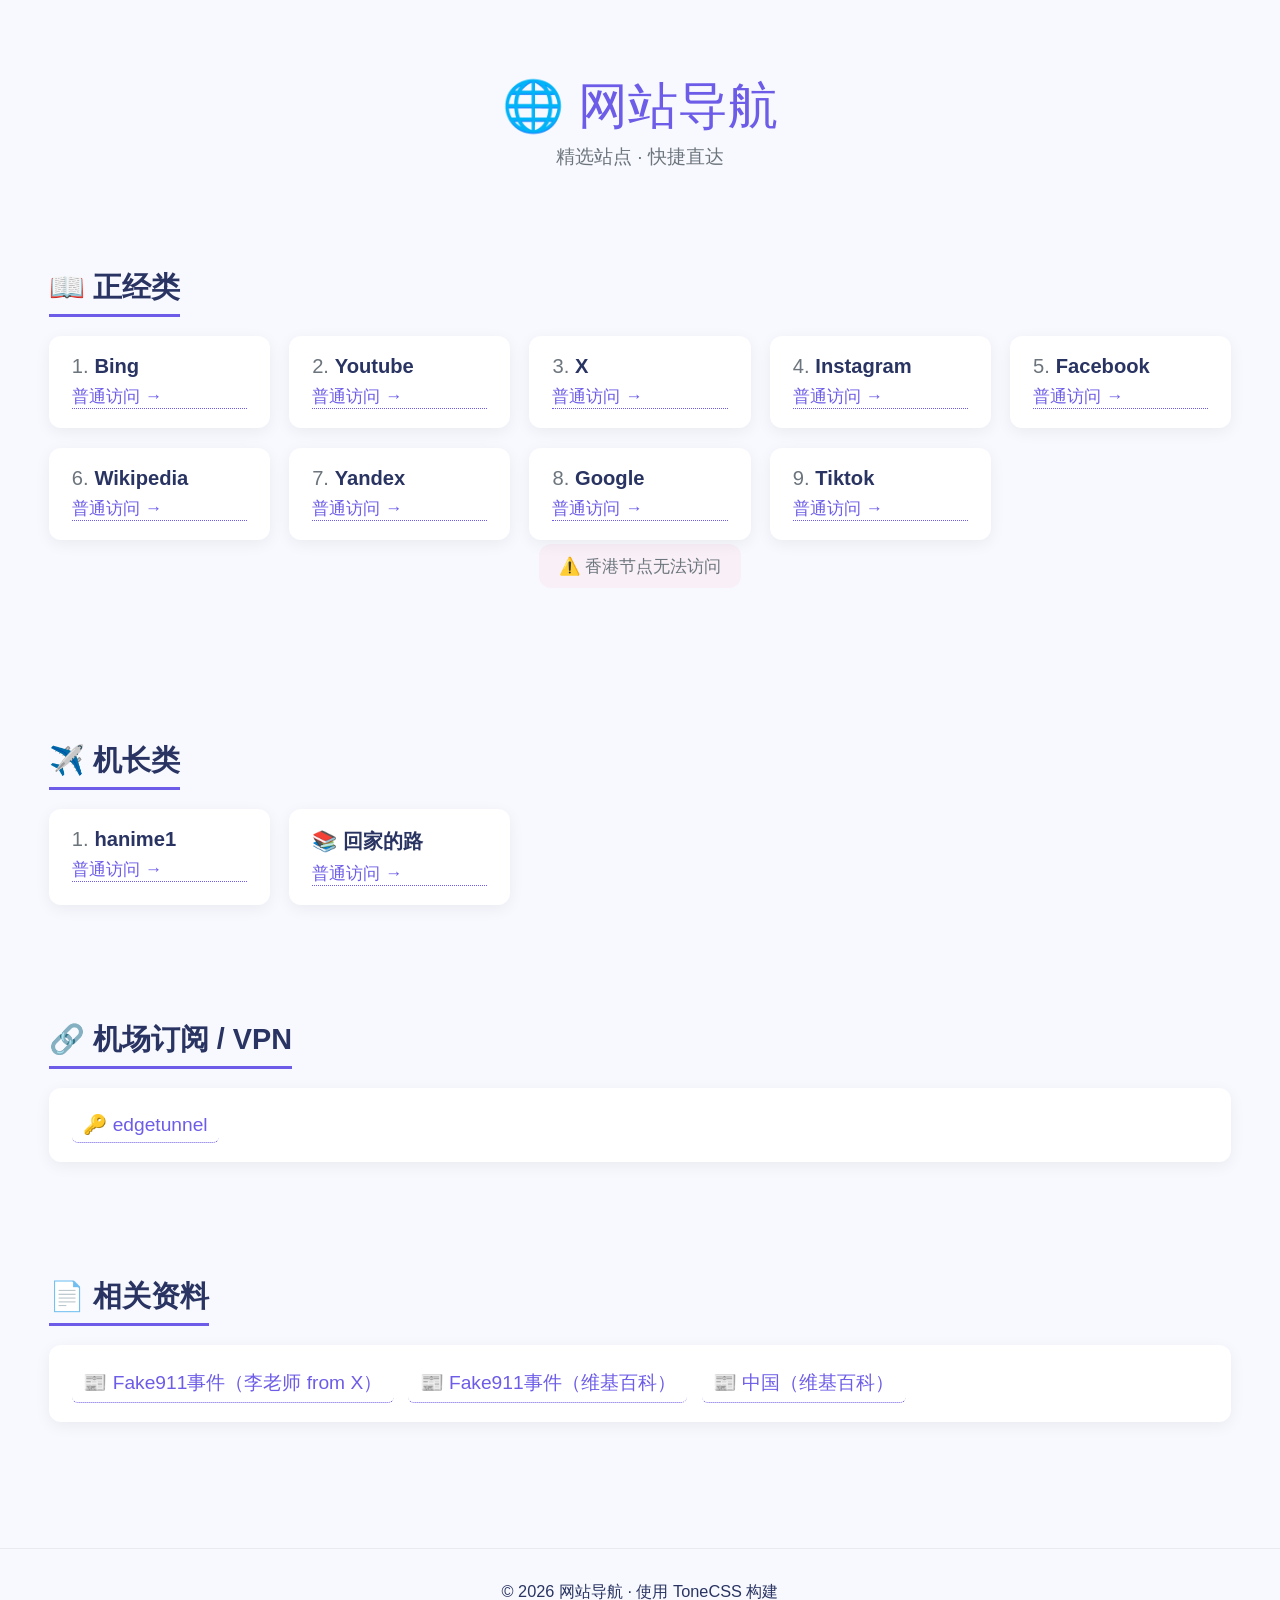
==== index.html @ 9f0f43fa "2026/07/05 周日" ====
<!DOCTYPE html>
<html lang="zh-CN">
<head>
  <meta charset="UTF-8">
  <meta name="viewport" content="width=device-width, initial-scale=1.0">
  <link rel="icon" href="https://free.picui.cn/free/2026/02/28/69a2640068eda.ico" type="image/x-icon">
  <title>网站导航</title>
  <link rel="stylesheet" href="css/tone.css">
  <style>
    :root {
      --tone-color-primary: #6C5CE7;
      --tone-color-secondary: #2D3436;
      --tone-color-accent: #FD79A8;
      --tone-color-link: #6C5CE7;
      --tone-color-link-hover: #5A4BD1;
      --tone-bg: #f8f9fe;
      --tone-bg-alt: #ffffff;
      --tone-border-radius: 12px;
    }
    body {
      min-height: 100vh;
      display: flex;
      flex-direction: column;
      align-items: center;
    }
    header {
      text-align: center;
      padding: 3rem 1.5rem 1rem;
      width: 100%;
      max-width: 800px;
    }
    header h1 {
      font-size: 2.6rem;
      margin-bottom: 0.3rem;
    }
    header .subtitle {
      color: var(--tone-text-muted-color);
      font-size: 1rem;
    }
    main {
      width: 100%;
      max-width: 800px;
      padding: 0 1.5rem 2rem;
    }
    .category {
      margin-bottom: 2.5rem;
    }
    .category h2 {
      font-size: 1.5rem;
      margin-bottom: 1rem;
      padding-bottom: 0.5rem;
      border-bottom: 3px solid var(--tone-color-primary);
      display: inline-block;
    }
    .card-grid {
      display: grid;
      grid-template-columns: repeat(auto-fill, minmax(200px, 1fr));
      gap: 1rem;
    }
    .link-card {
      background: var(--tone-bg-alt);
      border-radius: var(--tone-border-radius);
      padding: 1rem 1.2rem;
      box-shadow: 0 4px 16px rgba(0,0,0,0.06);
      transition: transform 0.2s ease, box-shadow 0.2s ease;
      display: flex;
      flex-direction: column;
    }
    .link-card:hover {
      transform: translateY(-4px);
      box-shadow: 0 8px 28px rgba(0,0,0,0.10);
    }
    .link-card .site-name {
      font-weight: 600;
      font-size: 1.05rem;
      margin-bottom: 0.3rem;
    }
    .link-card .site-name .num {
      color: var(--tone-text-muted-color);
      font-weight: 400;
      margin-right: 0.3rem;
    }
    .link-card a {
      font-size: 0.9rem;
      color: var(--tone-color-link);
      text-decoration: none;
    }
    .link-card a:hover {
      color: var(--tone-color-link-hover);
      text-decoration: underline;
    }
    .note {
      text-align: center;
      color: var(--tone-text-muted-color);
      font-size: 0.9rem;
      margin-top: -1rem;
      margin-bottom: 2rem;
      padding: 0.5rem 1rem;
      background: rgba(253, 121, 168, 0.08);
      border-radius: var(--tone-border-radius);
      display: inline-block;
    }
    .links-row {
      display: flex;
      flex-wrap: wrap;
      gap: 0.75rem;
      background: var(--tone-bg-alt);
      border-radius: var(--tone-border-radius);
      padding: 1rem 1.2rem;
      box-shadow: 0 4px 16px rgba(0,0,0,0.06);
    }
    .links-row a {
      color: var(--tone-color-link);
      text-decoration: none;
      padding: 0.3rem 0.6rem;
      border-radius: 6px;
      transition: background 0.2s;
    }
    .links-row a:hover {
      background: rgba(108,92,231,0.08);
      text-decoration: underline;
    }
    footer {
      text-align: center;
      padding: 1.5rem;
      color: var(--tone-text-muted-color);
      font-size: 0.85rem;
      border-top: var(--tone-border);
      width: 100%;
      margin-top: 1rem;
    }
    @media (max-width: 500px) {
      header h1 { font-size: 2rem; }
      .card-grid { grid-template-columns: 1fr; }
    }
  </style>
</head>
<body>
  <header>
    <h1>🌐 网站导航</h1>
    <p class="subtitle">精选站点 · 快捷直达</p>
  </header>

  <main>
    <!-- 正经类 -->
    <section class="category">
      <h2>📖 正经类</h2>
      <div class="card-grid">
        <div class="link-card">
          <div class="site-name"><span class="num">1.</span>Bing</div>
          <a href="https://com.bing.com/" target="_blank">普通访问 →</a>
        </div>
        <div class="link-card">
          <div class="site-name"><span class="num">2.</span>Youtube</div>
          <a href="https://www.youtube.com/" target="_blank">普通访问 →</a>
        </div>
        <div class="link-card">
          <div class="site-name"><span class="num">3.</span>X</div>
          <a href="https://x.com/" target="_blank">普通访问 →</a>
        </div>
        <div class="link-card">
          <div class="site-name"><span class="num">4.</span>Instagram</div>
          <a href="https://www.instagram.com" target="_blank">普通访问 →</a>
        </div>
        <div class="link-card">
          <div class="site-name"><span class="num">5.</span>Facebook</div>
          <a href="http://www.facebook.com/" target="_blank">普通访问 →</a>
        </div>
        <div class="link-card">
          <div class="site-name"><span class="num">6.</span>Wikipedia</div>
          <a href="https://www.wikipedia.org" target="_blank">普通访问 →</a>
        </div>
        <div class="link-card">
          <div class="site-name"><span class="num">7.</span>Yandex</div>
          <a href="https://yandex.com/" target="_blank">普通访问 →</a>
        </div>
        <div class="link-card">
          <div class="site-name"><span class="num">8.</span>Google</div>
          <a href="https://www.google.com" target="_blank">普通访问 →</a>
        </div>
        <div class="link-card">
          <div class="site-name"><span class="num">9.</span>Tiktok</div>
          <a href="https://www.tiktok.com/" target="_blank">普通访问 →</a>
        </div>
      </div>
      <div style="text-align:center;margin-top:0.8rem;">
        <span class="note">⚠️ 香港节点无法访问</span>
      </div>
    </section>

    <!-- 机长类 -->
    <section class="category">
      <h2>✈️ 机长类</h2>
      <div class="card-grid">
        <div class="link-card">
          <div class="site-name"><span class="num">1.</span>hanime1</div>
          <a href="https://hanime1.me" target="_blank">普通访问 →</a>
        </div>
        <div class="link-card">
          <div class="site-name">📚 回家的路</div>
          <a href="https://jmcomicne.net/" target="_blank">普通访问 →</a>
        </div>
      </div>
    </section>

    <!-- 机场订阅/VPN -->
    <section class="category">
      <h2>🔗 机场订阅 / VPN</h2>
      <div class="links-row">
        <a href="proxys/edgetunnel.html" target="_blank">🔑 edgetunnel</a>
      </div>
    </section>

    <!-- 相关资料 -->
    <section class="category">
      <h2>📄 相关资料</h2>
      <div class="links-row">
        <a href="https://x.com/whyyoutouzhele/status/2070481897881473141" target="_blank">📰 Fake911事件（李老师 from X）</a>
        <a href="https://zh.wikipedia.org/wiki/%E4%B8%AD%E5%9B%BD%E5%B0%8A" target="_blank">📰 Fake911事件（维基百科）</a>
        <a href="https://zh.wikipedia.org/wiki/%E4%B8%AD%E5%9C%8B" target="_blank">📰 中国（维基百科）</a>
      </div>
    </section>
  </main>

  <footer>
    <p>© 2026 网站导航 · 使用 ToneCSS 构建</p>
  </footer>
</body>
</html>
---- css/tone.css ----
/* System */
@import "lib/core.min.css";
@import "lib/article.min.css";
@import "lib/aside.min.css";
@import "lib/blockquote.min.css";
@import "lib/breadcrumb.min.css";
@import "lib/code.min.css";
@import "lib/color.min.css";
@import "lib/container.min.css";
@import "lib/details.min.css";
@import "lib/dropdown.min.css";
@import "lib/dialog.min.css";
@import "lib/form.min.css";
@import "lib/grid.min.css";
@import "lib/loading.min.css";
@import "lib/menu.min.css";
@import "lib/nav.min.css";
@import "lib/slider.min.css";
@import "lib/slot.min.css";
@import "lib/table.min.css";
@import "lib/text.min.css";
@import "lib/toaster.min.css";
@import "lib/tooltip.min.css";
@import "lib/data.min.css";

@import "themes/azure.css";
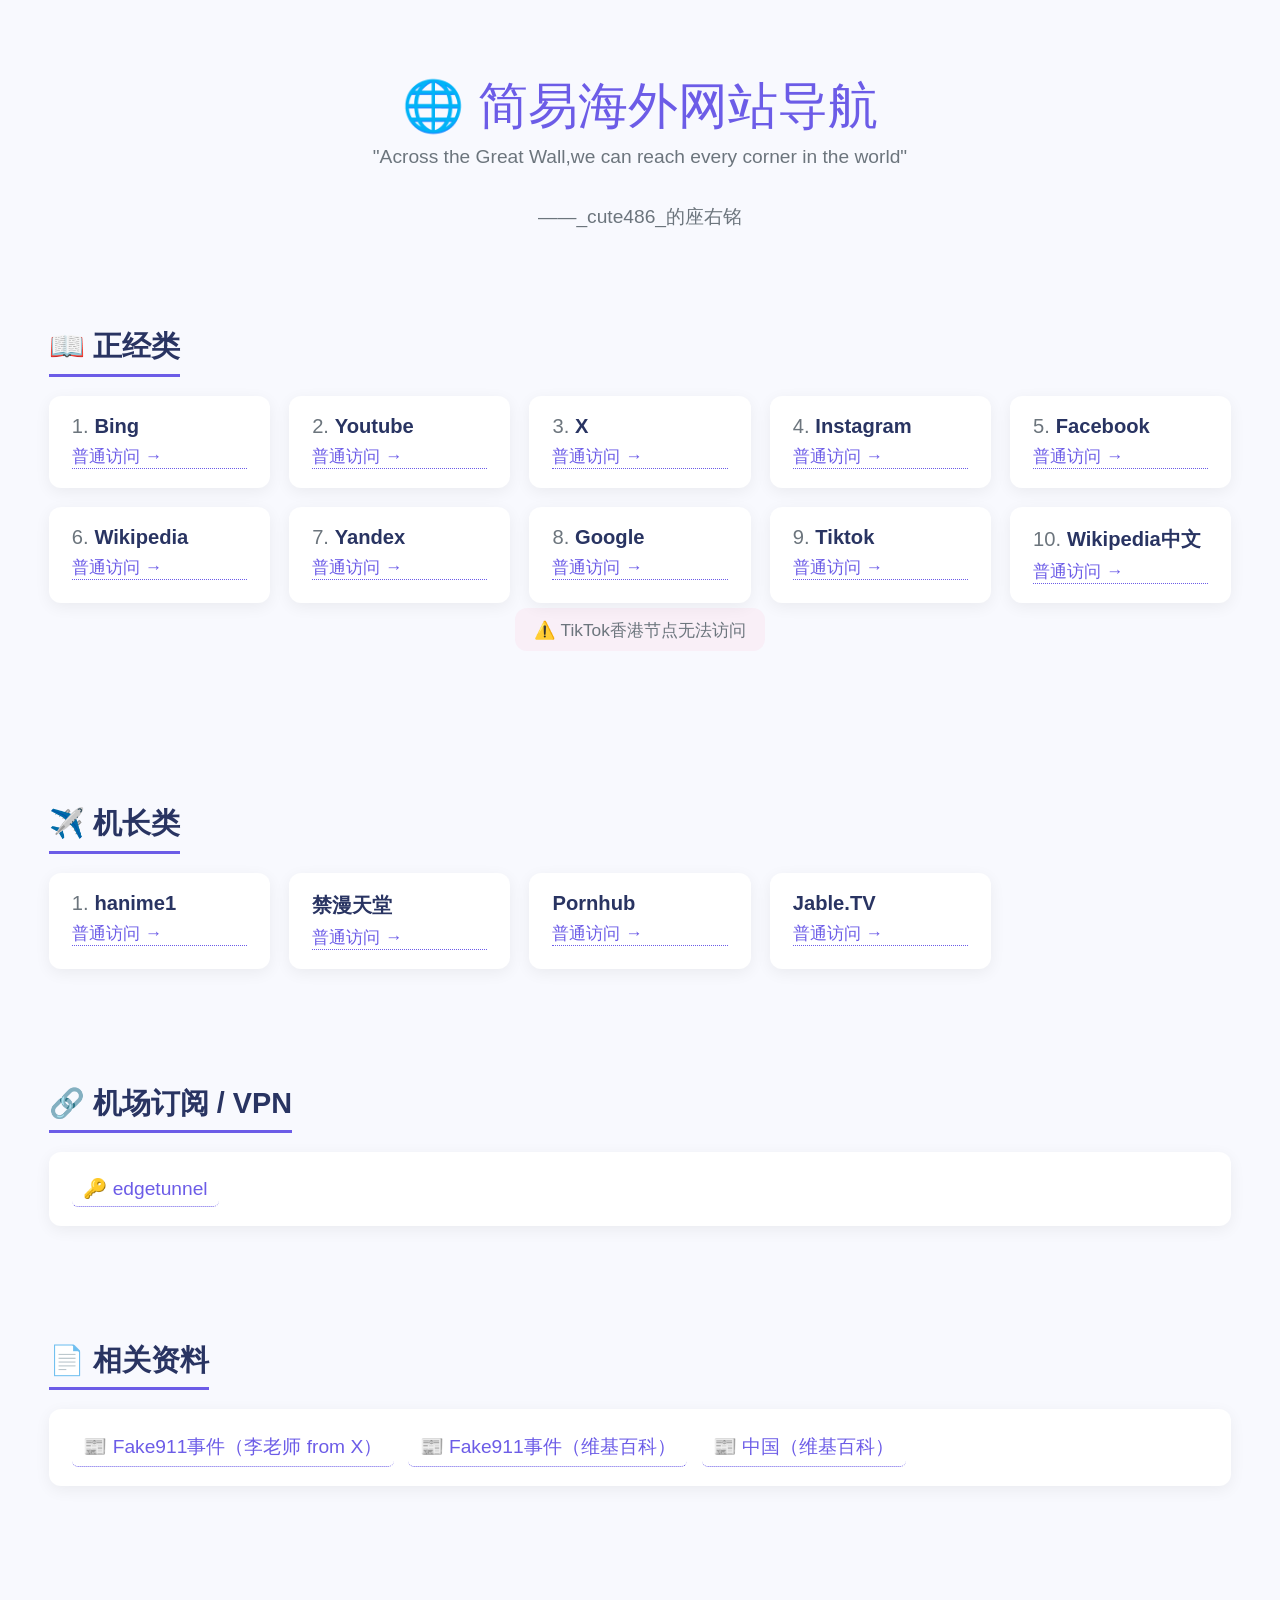
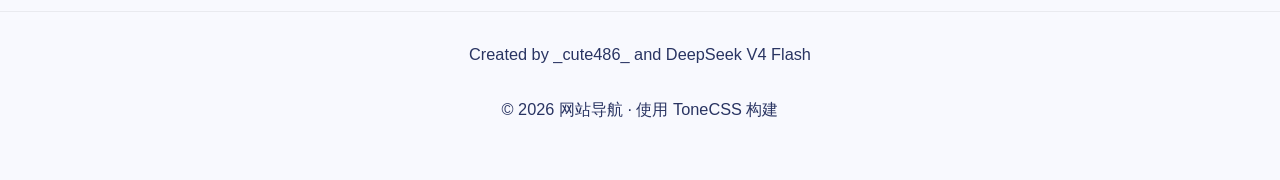
==== commit b5edd9a3: "2026/07/05 周日" ====
--- a/index.html
+++ b/index.html
@@ -6,139 +6,13 @@
   <link rel="icon" href="https://free.picui.cn/free/2026/02/28/69a2640068eda.ico" type="image/x-icon">
   <title>网站导航</title>
   <link rel="stylesheet" href="css/tone.css">
-  <style>
-    :root {
-      --tone-color-primary: #6C5CE7;
-      --tone-color-secondary: #2D3436;
-      --tone-color-accent: #FD79A8;
-      --tone-color-link: #6C5CE7;
-      --tone-color-link-hover: #5A4BD1;
-      --tone-bg: #f8f9fe;
-      --tone-bg-alt: #ffffff;
-      --tone-border-radius: 12px;
-    }
-    body {
-      min-height: 100vh;
-      display: flex;
-      flex-direction: column;
-      align-items: center;
-    }
-    header {
-      text-align: center;
-      padding: 3rem 1.5rem 1rem;
-      width: 100%;
-      max-width: 800px;
-    }
-    header h1 {
-      font-size: 2.6rem;
-      margin-bottom: 0.3rem;
-    }
-    header .subtitle {
-      color: var(--tone-text-muted-color);
-      font-size: 1rem;
-    }
-    main {
-      width: 100%;
-      max-width: 800px;
-      padding: 0 1.5rem 2rem;
-    }
-    .category {
-      margin-bottom: 2.5rem;
-    }
-    .category h2 {
-      font-size: 1.5rem;
-      margin-bottom: 1rem;
-      padding-bottom: 0.5rem;
-      border-bottom: 3px solid var(--tone-color-primary);
-      display: inline-block;
-    }
-    .card-grid {
-      display: grid;
-      grid-template-columns: repeat(auto-fill, minmax(200px, 1fr));
-      gap: 1rem;
-    }
-    .link-card {
-      background: var(--tone-bg-alt);
-      border-radius: var(--tone-border-radius);
-      padding: 1rem 1.2rem;
-      box-shadow: 0 4px 16px rgba(0,0,0,0.06);
-      transition: transform 0.2s ease, box-shadow 0.2s ease;
-      display: flex;
-      flex-direction: column;
-    }
-    .link-card:hover {
-      transform: translateY(-4px);
-      box-shadow: 0 8px 28px rgba(0,0,0,0.10);
-    }
-    .link-card .site-name {
-      font-weight: 600;
-      font-size: 1.05rem;
-      margin-bottom: 0.3rem;
-    }
-    .link-card .site-name .num {
-      color: var(--tone-text-muted-color);
-      font-weight: 400;
-      margin-right: 0.3rem;
-    }
-    .link-card a {
-      font-size: 0.9rem;
-      color: var(--tone-color-link);
-      text-decoration: none;
-    }
-    .link-card a:hover {
-      color: var(--tone-color-link-hover);
-      text-decoration: underline;
-    }
-    .note {
-      text-align: center;
-      color: var(--tone-text-muted-color);
-      font-size: 0.9rem;
-      margin-top: -1rem;
-      margin-bottom: 2rem;
-      padding: 0.5rem 1rem;
-      background: rgba(253, 121, 168, 0.08);
-      border-radius: var(--tone-border-radius);
-      display: inline-block;
-    }
-    .links-row {
-      display: flex;
-      flex-wrap: wrap;
-      gap: 0.75rem;
-      background: var(--tone-bg-alt);
-      border-radius: var(--tone-border-radius);
-      padding: 1rem 1.2rem;
-      box-shadow: 0 4px 16px rgba(0,0,0,0.06);
-    }
-    .links-row a {
-      color: var(--tone-color-link);
-      text-decoration: none;
-      padding: 0.3rem 0.6rem;
-      border-radius: 6px;
-      transition: background 0.2s;
-    }
-    .links-row a:hover {
-      background: rgba(108,92,231,0.08);
-      text-decoration: underline;
-    }
-    footer {
-      text-align: center;
-      padding: 1.5rem;
-      color: var(--tone-text-muted-color);
-      font-size: 0.85rem;
-      border-top: var(--tone-border);
-      width: 100%;
-      margin-top: 1rem;
-    }
-    @media (max-width: 500px) {
-      header h1 { font-size: 2rem; }
-      .card-grid { grid-template-columns: 1fr; }
-    }
-  </style>
+  <link rel="stylesheet" href="css/style.css">
 </head>
 <body>
   <header>
-    <h1>🌐 网站导航</h1>
-    <p class="subtitle">精选站点 · 快捷直达</p>
+    <h1>🌐 简易海外网站导航</h1>
+    <p class="subtitle">"Across the Great Wall,we can reach every corner in the world"</p>
+    <p class="subtitle">——_cute486_的座右铭</p>
   </header>
 
   <main>
@@ -182,9 +56,13 @@
           <div class="site-name"><span class="num">9.</span>Tiktok</div>
           <a href="https://www.tiktok.com/" target="_blank">普通访问 →</a>
         </div>
+        <div class="link-card">
+          <div class="site-name"><span class="num">10.</span>Wikipedia中文</div>
+          <a>普通访问 →</a>
+        </div>
       </div>
       <div style="text-align:center;margin-top:0.8rem;">
-        <span class="note">⚠️ 香港节点无法访问</span>
+        <span class="note">⚠️ TikTok香港节点无法访问</span>
       </div>
     </section>
 
@@ -197,12 +75,19 @@
           <a href="https://hanime1.me" target="_blank">普通访问 →</a>
         </div>
         <div class="link-card">
-          <div class="site-name">📚 回家的路</div>
+          <div class="site-name">禁漫天堂</div>
           <a href="https://jmcomicne.net/" target="_blank">普通访问 →</a>
         </div>
+      <div class="link-card">
+        <div class="site-name">Pornhub</div>
+        <a href="https://www.pornhub.com/" target="_blank">普通访问 →</a>
       </div>
+      <div class="link-card">
+        <div class="site-name">Jable.TV</div>
+        <a href="https://jable.tv/">普通访问 →</a>
+      </div>
+    </div>
     </section>
-
     <!-- 机场订阅/VPN -->
     <section class="category">
       <h2>🔗 机场订阅 / VPN</h2>
@@ -223,6 +108,7 @@
   </main>
 
   <footer>
+    <p>Created by _cute486_ and DeepSeek V4 Flash</p>
     <p>© 2026 网站导航 · 使用 ToneCSS 构建</p>
   </footer>
 </body>
--- a/css/style.css
+++ b/css/style.css
@@ -0,0 +1,126 @@
+:root {
+  --tone-color-primary: #6C5CE7;
+  --tone-color-secondary: #2D3436;
+  --tone-color-accent: #FD79A8;
+  --tone-color-link: #6C5CE7;
+  --tone-color-link-hover: #5A4BD1;
+  --tone-bg: #f8f9fe;
+  --tone-bg-alt: #ffffff;
+  --tone-border-radius: 12px;
+}
+body {
+  min-height: 100vh;
+  display: flex;
+  flex-direction: column;
+  align-items: center;
+}
+header {
+  text-align: center;
+  padding: 3rem 1.5rem 1rem;
+  width: 100%;
+  max-width: 800px;
+}
+header h1 {
+  font-size: 2.6rem;
+  margin-bottom: 0.3rem;
+}
+header .subtitle {
+  color: var(--tone-text-muted-color);
+  font-size: 1rem;
+}
+main {
+  width: 100%;
+  max-width: 800px;
+  padding: 0 1.5rem 2rem;
+}
+.category {
+  margin-bottom: 2.5rem;
+}
+.category h2 {
+  font-size: 1.5rem;
+  margin-bottom: 1rem;
+  padding-bottom: 0.5rem;
+  border-bottom: 3px solid var(--tone-color-primary);
+  display: inline-block;
+}
+.card-grid {
+  display: grid;
+  grid-template-columns: repeat(auto-fill, minmax(200px, 1fr));
+  gap: 1rem;
+}
+.link-card {
+  background: var(--tone-bg-alt);
+  border-radius: var(--tone-border-radius);
+  padding: 1rem 1.2rem;
+  box-shadow: 0 4px 16px rgba(0,0,0,0.06);
+  transition: transform 0.2s ease, box-shadow 0.2s ease;
+  display: flex;
+  flex-direction: column;
+}
+.link-card:hover {
+  transform: translateY(-4px);
+  box-shadow: 0 8px 28px rgba(0,0,0,0.10);
+}
+.link-card .site-name {
+  font-weight: 600;
+  font-size: 1.05rem;
+  margin-bottom: 0.3rem;
+}
+.link-card .site-name .num {
+  color: var(--tone-text-muted-color);
+  font-weight: 400;
+  margin-right: 0.3rem;
+}
+.link-card a {
+  font-size: 0.9rem;
+  color: var(--tone-color-link);
+  text-decoration: none;
+}
+.link-card a:hover {
+  color: var(--tone-color-link-hover);
+  text-decoration: underline;
+}
+.note {
+  text-align: center;
+  color: var(--tone-text-muted-color);
+  font-size: 0.9rem;
+  margin-top: -1rem;
+  margin-bottom: 2rem;
+  padding: 0.5rem 1rem;
+  background: rgba(253, 121, 168, 0.08);
+  border-radius: var(--tone-border-radius);
+  display: inline-block;
+}
+.links-row {
+  display: flex;
+  flex-wrap: wrap;
+  gap: 0.75rem;
+  background: var(--tone-bg-alt);
+  border-radius: var(--tone-border-radius);
+  padding: 1rem 1.2rem;
+  box-shadow: 0 4px 16px rgba(0,0,0,0.06);
+}
+.links-row a {
+  color: var(--tone-color-link);
+  text-decoration: none;
+  padding: 0.3rem 0.6rem;
+  border-radius: 6px;
+  transition: background 0.2s;
+}
+.links-row a:hover {
+  background: rgba(108,92,231,0.08);
+  text-decoration: underline;
+}
+footer {
+  text-align: center;
+  padding: 1.5rem;
+  color: var(--tone-text-muted-color);
+  font-size: 0.85rem;
+  border-top: var(--tone-border);
+  width: 100%;
+  margin-top: 1rem;
+}
+@media (max-width: 500px) {
+  header h1 { font-size: 2rem; }
+  .card-grid { grid-template-columns: 1fr; }
+}
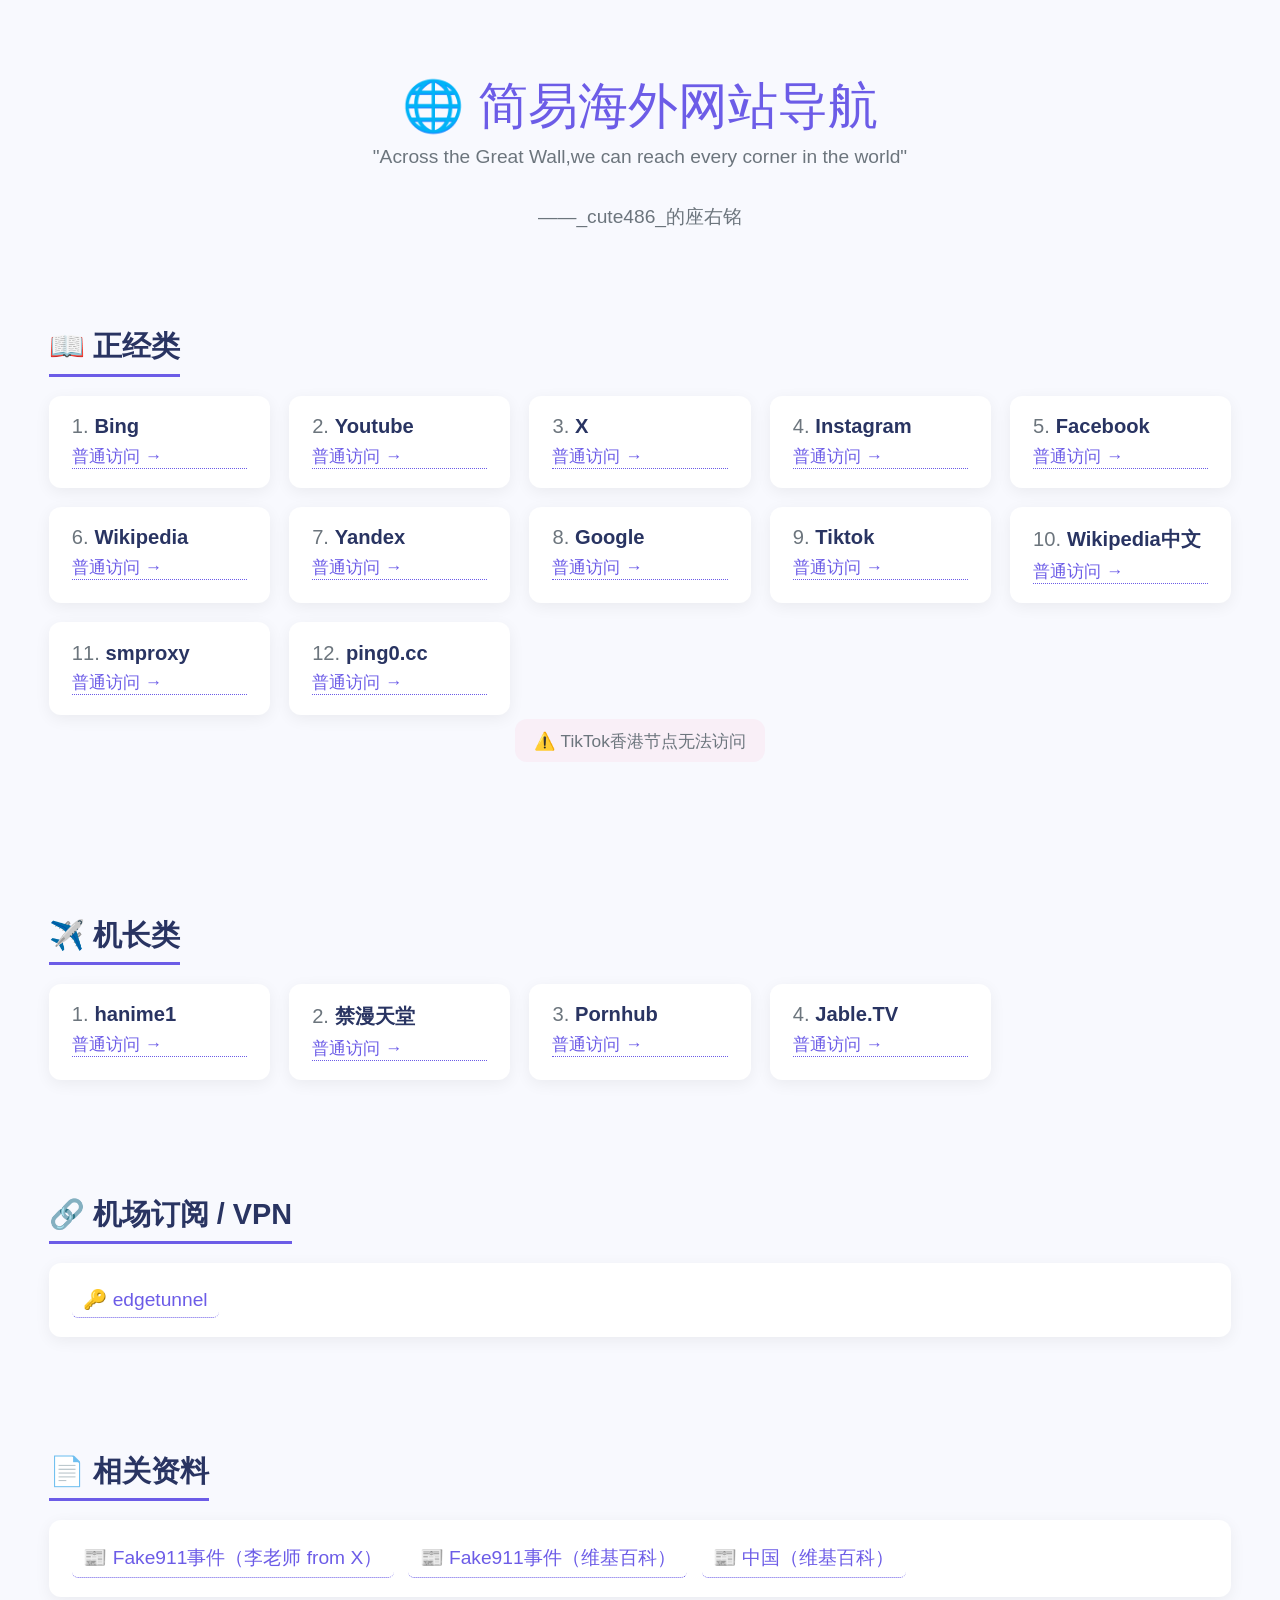
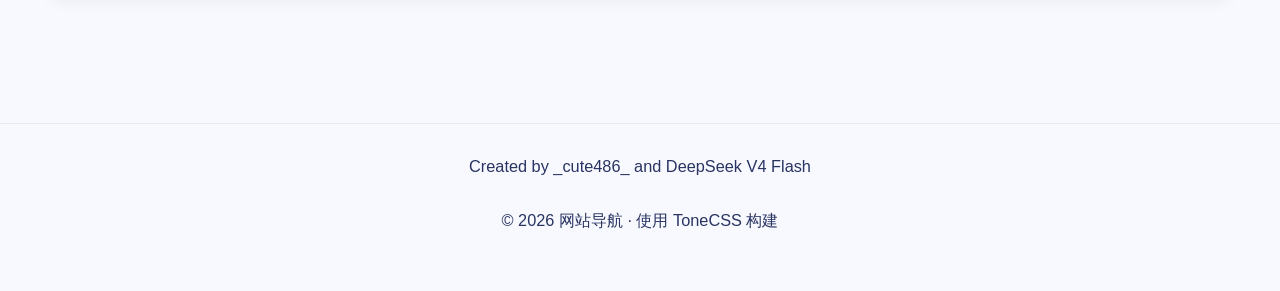
==== commit 0da839d0: "2026/07/05 周日" ====
--- a/index.html
+++ b/index.html
@@ -58,8 +58,16 @@
         </div>
         <div class="link-card">
           <div class="site-name"><span class="num">10.</span>Wikipedia中文</div>
-          <a>普通访问 →</a>
+          <a href="https://zh.wikipedia.org/wiki/Wikipedia:%E9%A6%96%E9%A1%B5">普通访问 →</a>
         </div>
+      <div class="link-card">
+        <div class="site-name"><span class="num">11.</span>smproxy</div>
+        <a href="https://smproxy.dpdns.org/">普通访问 →</a>
+      </div>
+      <div class="link-card">
+        <div class="site-name"><span class="num">12.</span>ping0.cc</div>
+        <a href="https://ping0.cc/">普通访问 →</a>
+      </div>
       </div>
       <div style="text-align:center;margin-top:0.8rem;">
         <span class="note">⚠️ TikTok香港节点无法访问</span>
@@ -75,15 +83,15 @@
           <a href="https://hanime1.me" target="_blank">普通访问 →</a>
         </div>
         <div class="link-card">
-          <div class="site-name">禁漫天堂</div>
+          <div class="site-name"><span class="num">2.</span>禁漫天堂</div>
           <a href="https://jmcomicne.net/" target="_blank">普通访问 →</a>
         </div>
       <div class="link-card">
-        <div class="site-name">Pornhub</div>
+        <div class="site-name"><span class="num">3.</span>Pornhub</div>
         <a href="https://www.pornhub.com/" target="_blank">普通访问 →</a>
       </div>
       <div class="link-card">
-        <div class="site-name">Jable.TV</div>
+        <div class="site-name"><span class="num">4.</span>Jable.TV</div>
         <a href="https://jable.tv/">普通访问 →</a>
       </div>
     </div>
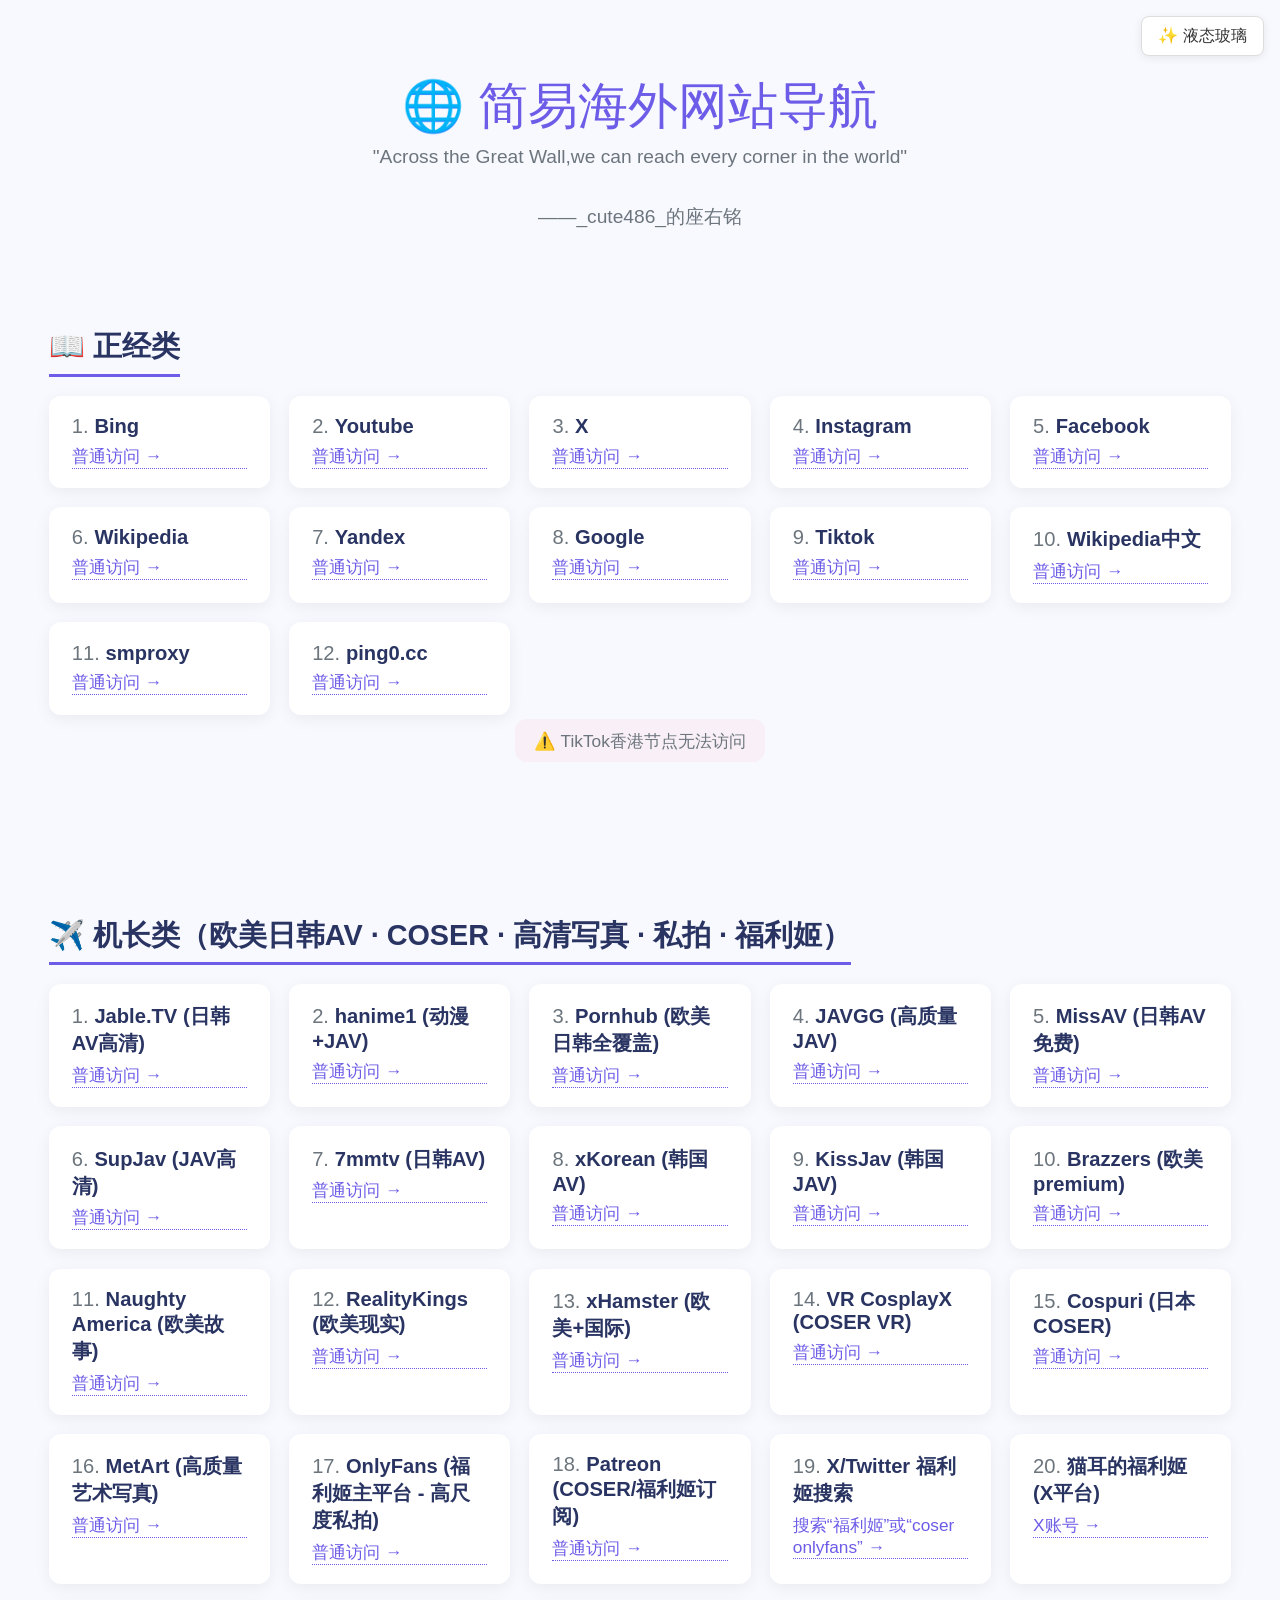
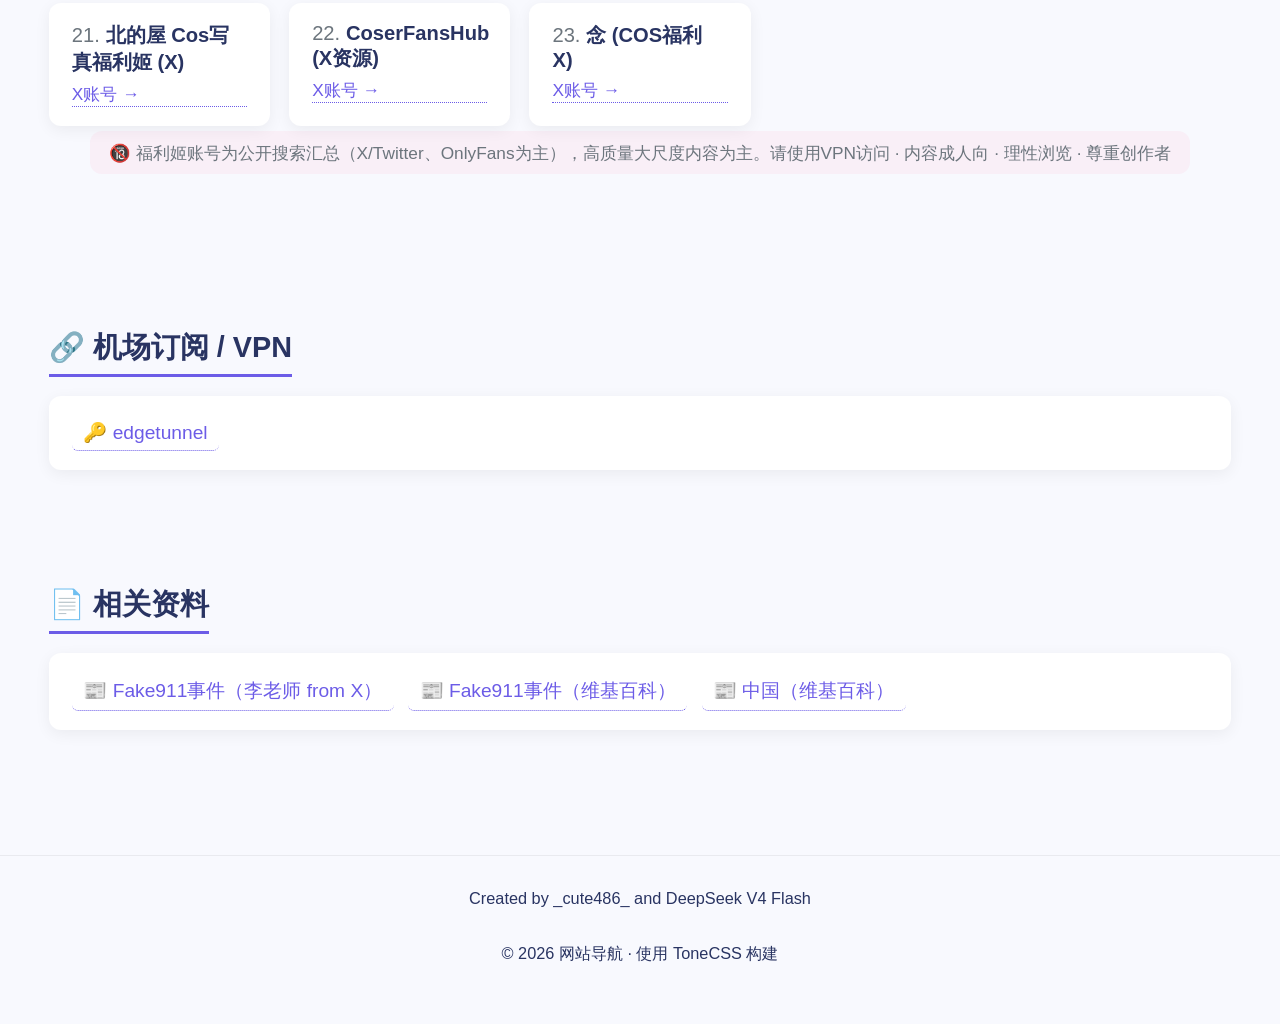
==== commit 11c1f705: "2026/07/14 周二" ====
--- a/index.html
+++ b/index.html
@@ -7,8 +7,12 @@
   <title>网站导航</title>
   <link rel="stylesheet" href="css/tone.css">
   <link rel="stylesheet" href="css/style.css">
+  <link rel="stylesheet" href="css/glass.css">
 </head>
 <body>
+  <!-- 液态玻璃切换按钮 -->
+  <button id="glass-toggle" onclick="toggleGlass()">✨ 液态玻璃</button>
+
   <header>
     <h1>🌐 简易海外网站导航</h1>
     <p class="subtitle">"Across the Great Wall,we can reach every corner in the world"</p>
@@ -74,28 +78,117 @@
       </div>
     </section>
 
-    <!-- 机长类 -->
-    <section class="category">
-      <h2>✈️ 机长类</h2>
+    <!-- 机长类（大幅扩充） -->
+    <section class="category">
+      <h2>✈️ 机长类（欧美日韩AV · COSER · 高清写真 · 私拍 · 福利姬）</h2>
       <div class="card-grid">
-        <div class="link-card">
-          <div class="site-name"><span class="num">1.</span>hanime1</div>
+        <!-- 日韩AV -->
+        <div class="link-card">
+          <div class="site-name"><span class="num">1.</span>Jable.TV (日韩AV高清)</div>
+          <a href="https://jable.tv/" target="_blank">普通访问 →</a>
+        </div>
+        <div class="link-card">
+          <div class="site-name"><span class="num">2.</span>hanime1 (动漫+JAV)</div>
           <a href="https://hanime1.me" target="_blank">普通访问 →</a>
         </div>
         <div class="link-card">
-          <div class="site-name"><span class="num">2.</span>禁漫天堂</div>
-          <a href="https://jmcomicne.net/" target="_blank">普通访问 →</a>
-        </div>
-      <div class="link-card">
-        <div class="site-name"><span class="num">3.</span>Pornhub</div>
-        <a href="https://www.pornhub.com/" target="_blank">普通访问 →</a>
-      </div>
-      <div class="link-card">
-        <div class="site-name"><span class="num">4.</span>Jable.TV</div>
-        <a href="https://jable.tv/">普通访问 →</a>
-      </div>
-    </div>
-    </section>
+          <div class="site-name"><span class="num">3.</span>Pornhub (欧美日韩全覆盖)</div>
+          <a href="https://www.pornhub.com/" target="_blank">普通访问 →</a>
+        </div>
+        <div class="link-card">
+          <div class="site-name"><span class="num">4.</span>JAVGG (高质量JAV)</div>
+          <a href="https://javgg.net/" target="_blank">普通访问 →</a>
+        </div>
+        <div class="link-card">
+          <div class="site-name"><span class="num">5.</span>MissAV (日韩AV免费)</div>
+          <a href="https://missav.com/" target="_blank">普通访问 →</a>
+        </div>
+        <div class="link-card">
+          <div class="site-name"><span class="num">6.</span>SupJav (JAV高清)</div>
+          <a href="https://supjav.com/" target="_blank">普通访问 →</a>
+        </div>
+        <div class="link-card">
+          <div class="site-name"><span class="num">7.</span>7mmtv (日韩AV)</div>
+          <a href="https://7mmtv.sx/" target="_blank">普通访问 →</a>
+        </div>
+        <div class="link-card">
+          <div class="site-name"><span class="num">8.</span>xKorean (韩国AV)</div>
+          <a href="https://xkorean.biz/" target="_blank">普通访问 →</a>
+        </div>
+        <div class="link-card">
+          <div class="site-name"><span class="num">9.</span>KissJav (韩国JAV)</div>
+          <a href="https://kissjav.com/" target="_blank">普通访问 →</a>
+        </div>
+
+        <!-- 欧美AV -->
+        <div class="link-card">
+          <div class="site-name"><span class="num">10.</span>Brazzers (欧美 premium)</div>
+          <a href="https://www.brazzers.com/" target="_blank">普通访问 →</a>
+        </div>
+        <div class="link-card">
+          <div class="site-name"><span class="num">11.</span>Naughty America (欧美故事)</div>
+          <a href="https://www.naughtyamerica.com/" target="_blank">普通访问 →</a>
+        </div>
+        <div class="link-card">
+          <div class="site-name"><span class="num">12.</span>RealityKings (欧美现实)</div>
+          <a href="https://www.realitykings.com/" target="_blank">普通访问 →</a>
+        </div>
+        <div class="link-card">
+          <div class="site-name"><span class="num">13.</span>xHamster (欧美+国际)</div>
+          <a href="https://xhamster.com/" target="_blank">普通访问 →</a>
+        </div>
+
+        <!-- COSER & 高质量写真集 -->
+        <div class="link-card">
+          <div class="site-name"><span class="num">14.</span>VR CosplayX (COSER VR)</div>
+          <a href="https://www.vrcosplayx.com/" target="_blank">普通访问 →</a>
+        </div>
+        <div class="link-card">
+          <div class="site-name"><span class="num">15.</span>Cospuri (日本COSER)</div>
+          <a href="https://www.cospuri.com/" target="_blank">普通访问 →</a>
+        </div>
+        <div class="link-card">
+          <div class="site-name"><span class="num">16.</span>MetArt (高质量艺术写真)</div>
+          <a href="https://www.metart.com/" target="_blank">普通访问 →</a>
+        </div>
+
+        <!-- 福利姬专区（平台+热门账号） -->
+        <div class="link-card">
+          <div class="site-name"><span class="num">17.</span>OnlyFans (福利姬主平台 - 高尺度私拍)</div>
+          <a href="https://onlyfans.com/" target="_blank">普通访问 →</a>
+        </div>
+        <div class="link-card">
+          <div class="site-name"><span class="num">18.</span>Patreon (COSER/福利姬订阅)</div>
+          <a href="https://www.patreon.com/" target="_blank">普通访问 →</a>
+        </div>
+        <div class="link-card">
+          <div class="site-name"><span class="num">19.</span>X/Twitter 福利姬搜索</div>
+          <a href="https://x.com/explore" target="_blank">搜索“福利姬”或“coser onlyfans” →</a>
+        </div>
+
+        <!-- 精选福利姬账号（高质量 大尺度） -->
+        <div class="link-card">
+          <div class="site-name"><span class="num">20.</span>猫耳的福利姬 (X平台)</div>
+          <a href="https://x.com/jeason521" target="_blank">X账号 →</a>
+        </div>
+        <div class="link-card">
+          <div class="site-name"><span class="num">21.</span>北的屋 Cos写真福利姬 (X)</div>
+          <a href="https://x.com/beibei1474512" target="_blank">X账号 →</a>
+        </div>
+        <div class="link-card">
+          <div class="site-name"><span class="num">22.</span>CoserFansHub (X资源)</div>
+          <a href="https://x.com/CoserFansHub" target="_blank">X账号 →</a>
+        </div>
+        <div class="link-card">
+          <div class="site-name"><span class="num">23.</span>念 (COS福利 X)</div>
+          <a href="https://x.com/nian73211454" target="_blank">X账号 →</a>
+        </div>
+      </div>
+      <div style="text-align:center;margin-top:0.8rem;">
+        <span class="note">🔞 福利姬账号为公开搜索汇总（X/Twitter、OnlyFans为主），高质量大尺度内容为主。请使用VPN访问 · 内容成人向 · 理性浏览 · 尊重创作者</span>
+      </div>
+    </section>
+
     <!-- 机场订阅/VPN -->
     <section class="category">
       <h2>🔗 机场订阅 / VPN</h2>
@@ -119,5 +212,32 @@
     <p>Created by _cute486_ and DeepSeek V4 Flash</p>
     <p>© 2026 网站导航 · 使用 ToneCSS 构建</p>
   </footer>
+
+  <script>
+    // 液态玻璃切换
+    function toggleGlass() {
+      const body = document.body;
+      const btn = document.getElementById('glass-toggle');
+      body.classList.toggle('glass-mode');
+      btn.textContent = body.classList.contains('glass-mode') ? '🎨 原样式' : '✨ 液态玻璃';
+    }
+
+    // DOM 加载完成后，检查 localStorage 恢复偏好
+    window.addEventListener('DOMContentLoaded', function() {
+      const btn = document.getElementById('glass-toggle');
+      if (localStorage.getItem('glassMode') === 'enabled') {
+        document.body.classList.add('glass-mode');
+        if (btn) btn.textContent = '🎨 原样式';
+      }
+    });
+
+    // 点击切换时保存偏好到 localStorage
+    document.addEventListener('click', function(e) {
+      if (e.target && e.target.id === 'glass-toggle') {
+        localStorage.setItem('glassMode',
+          document.body.classList.contains('glass-mode') ? 'enabled' : 'disabled');
+      }
+    });
+  </script>
 </body>
 </html>
--- a/css/glass.css
+++ b/css/glass.css
@@ -0,0 +1,210 @@
+/* ============================================
+   液态玻璃（Glassmorphism）样式
+   通过 body.glass-mode 切换启用
+   ============================================ */
+
+/* --- 玻璃变量 --- */
+body.glass-mode {
+  --glass-bg: rgba(255, 255, 255, 0.10);
+  --glass-bg-card: rgba(255, 255, 255, 0.13);
+  --glass-bg-hover: rgba(255, 255, 255, 0.20);
+  --glass-border: 1px solid rgba(255, 255, 255, 0.22);
+  --glass-border-hover: 1px solid rgba(255, 255, 255, 0.40);
+  --glass-shadow: 0 8px 32px rgba(0, 0, 0, 0.18);
+  --glass-shadow-hover: 0 12px 40px rgba(0, 0, 0, 0.28);
+  --glass-blur: blur(14px);
+  --glass-transition: all 0.4s cubic-bezier(0.25, 0.46, 0.45, 0.94);
+}
+
+/* --- 背景：动画渐变（启用玻璃模式时） --- */
+body.glass-mode {
+  background: linear-gradient(-45deg, #6C5CE7, #2D3436, #FD79A8, #0984E3, #1a1a2e);
+  background-size: 400% 400%;
+  animation: glassGradient 10s ease infinite;
+}
+
+@keyframes glassGradient {
+  0%   { background-position: 0% 50%; }
+  25%  { background-position: 100% 0%; }
+  50%  { background-position: 100% 50%; }
+  75%  { background-position: 0% 100%; }
+  100% { background-position: 0% 50%; }
+}
+
+/* --- Header 玻璃容器效果 --- */
+body.glass-mode header {
+  background: var(--glass-bg-card);
+  backdrop-filter: blur(12px);
+  -webkit-backdrop-filter: blur(12px);
+  border: var(--glass-border);
+  border-radius: 20px;
+  box-shadow: var(--glass-shadow);
+  padding: 2.5rem 1.5rem 1.5rem;
+  margin-bottom: 1.5rem;
+  transition: var(--glass-transition);
+}
+
+body.glass-mode header:hover {
+  background: var(--glass-bg-hover);
+  border: var(--glass-border-hover);
+  box-shadow: var(--glass-shadow-hover);
+}
+
+body.glass-mode header h1 {
+  color: #ffffff;
+  text-shadow: 0 2px 8px rgba(0, 0, 0, 0.3);
+}
+
+body.glass-mode header .subtitle {
+  color: rgba(255, 255, 255, 0.8);
+  text-shadow: 0 1px 4px rgba(0, 0, 0, 0.2);
+}
+
+/* --- 分类标题 --- */
+body.glass-mode .category h2 {
+  color: #ffffff;
+  border-bottom-color: rgba(255, 255, 255, 0.5);
+  text-shadow: 0 2px 6px rgba(0, 0, 0, 0.3);
+}
+
+/* --- 卡片网格：玻璃卡片 --- */
+body.glass-mode .link-card {
+  background: var(--glass-bg-card);
+  backdrop-filter: var(--glass-blur);
+  -webkit-backdrop-filter: var(--glass-blur);
+  border: var(--glass-border);
+  border-radius: 16px;
+  box-shadow: var(--glass-shadow);
+  transition: var(--glass-transition);
+}
+
+body.glass-mode .link-card:hover {
+  background: var(--glass-bg-hover);
+  border: var(--glass-border-hover);
+  box-shadow: var(--glass-shadow-hover);
+  transform: translateY(-6px);
+}
+
+body.glass-mode .link-card .site-name {
+  color: rgba(255, 255, 255, 0.95);
+  text-shadow: 0 1px 4px rgba(0, 0, 0, 0.2);
+}
+
+body.glass-mode .link-card .site-name .num {
+  color: rgba(255, 255, 255, 0.55);
+}
+
+body.glass-mode .link-card a {
+  color: #a29bfe;
+}
+
+body.glass-mode .link-card a:hover {
+  color: #c8c4ff;
+}
+
+/* --- 行内链接容器 --- */
+body.glass-mode .links-row {
+  background: var(--glass-bg-card);
+  backdrop-filter: var(--glass-blur);
+  -webkit-backdrop-filter: var(--glass-blur);
+  border: var(--glass-border);
+  border-radius: 16px;
+  box-shadow: var(--glass-shadow);
+  transition: var(--glass-transition);
+}
+
+body.glass-mode .links-row:hover {
+  background: var(--glass-bg-hover);
+  border: var(--glass-border-hover);
+  box-shadow: var(--glass-shadow-hover);
+}
+
+body.glass-mode .links-row a {
+  color: #a29bfe;
+}
+
+body.glass-mode .links-row a:hover {
+  background: rgba(255, 255, 255, 0.10);
+  color: #c8c4ff;
+}
+
+/* --- 提示标签 .note --- */
+body.glass-mode .note {
+  background: rgba(255, 255, 255, 0.10);
+  backdrop-filter: blur(8px);
+  -webkit-backdrop-filter: blur(8px);
+  border: 1px solid rgba(255, 255, 255, 0.18);
+  color: rgba(255, 255, 255, 0.75);
+  border-radius: 10px;
+  transition: var(--glass-transition);
+}
+
+body.glass-mode .note:hover {
+  background: rgba(255, 255, 255, 0.15);
+  border: 1px solid rgba(255, 255, 255, 0.30);
+}
+
+/* --- Footer --- */
+body.glass-mode footer {
+  color: rgba(255, 255, 255, 0.6);
+  border-top: 1px solid rgba(255, 255, 255, 0.15);
+}
+
+body.glass-mode footer p {
+  color: rgba(255, 255, 255, 0.6);
+}
+
+/* --- 切换按钮自身也做玻璃风格 --- */
+#glass-toggle {
+  position: fixed;
+  top: 16px;
+  right: 16px;
+  z-index: 9999;
+  padding: 8px 16px;
+  font-size: 0.85rem;
+  font-weight: 500;
+  border: 1px solid rgba(255, 255, 255, 0.25);
+  border-radius: 8px;
+  cursor: pointer;
+  transition: var(--glass-transition);
+  font-family: inherit;
+}
+
+body.glass-mode #glass-toggle {
+  background: rgba(255, 255, 255, 0.12);
+  backdrop-filter: blur(10px);
+  -webkit-backdrop-filter: blur(10px);
+  color: rgba(255, 255, 255, 0.9);
+  text-shadow: 0 1px 3px rgba(0, 0, 0, 0.2);
+}
+
+body.glass-mode #glass-toggle:hover {
+  background: rgba(255, 255, 255, 0.22);
+  border-color: rgba(255, 255, 255, 0.45);
+  transform: translateY(-2px);
+  box-shadow: 0 6px 24px rgba(0, 0, 0, 0.2);
+}
+
+body:not(.glass-mode) #glass-toggle {
+  background: #ffffff;
+  color: #333;
+  border-color: #ddd;
+  box-shadow: 0 2px 8px rgba(0, 0, 0, 0.08);
+}
+
+body:not(.glass-mode) #glass-toggle:hover {
+  background: #f0f0f0;
+  border-color: #bbb;
+  transform: translateY(-2px);
+}
+
+/* --- 平滑过渡：body 内所有元素 --- */
+body.glass-mode,
+body.glass-mode * {
+  transition: background 0.4s ease,
+              backdrop-filter 0.4s ease,
+              border 0.4s ease,
+              box-shadow 0.4s ease,
+              color 0.3s ease,
+              transform 0.3s ease;
+}
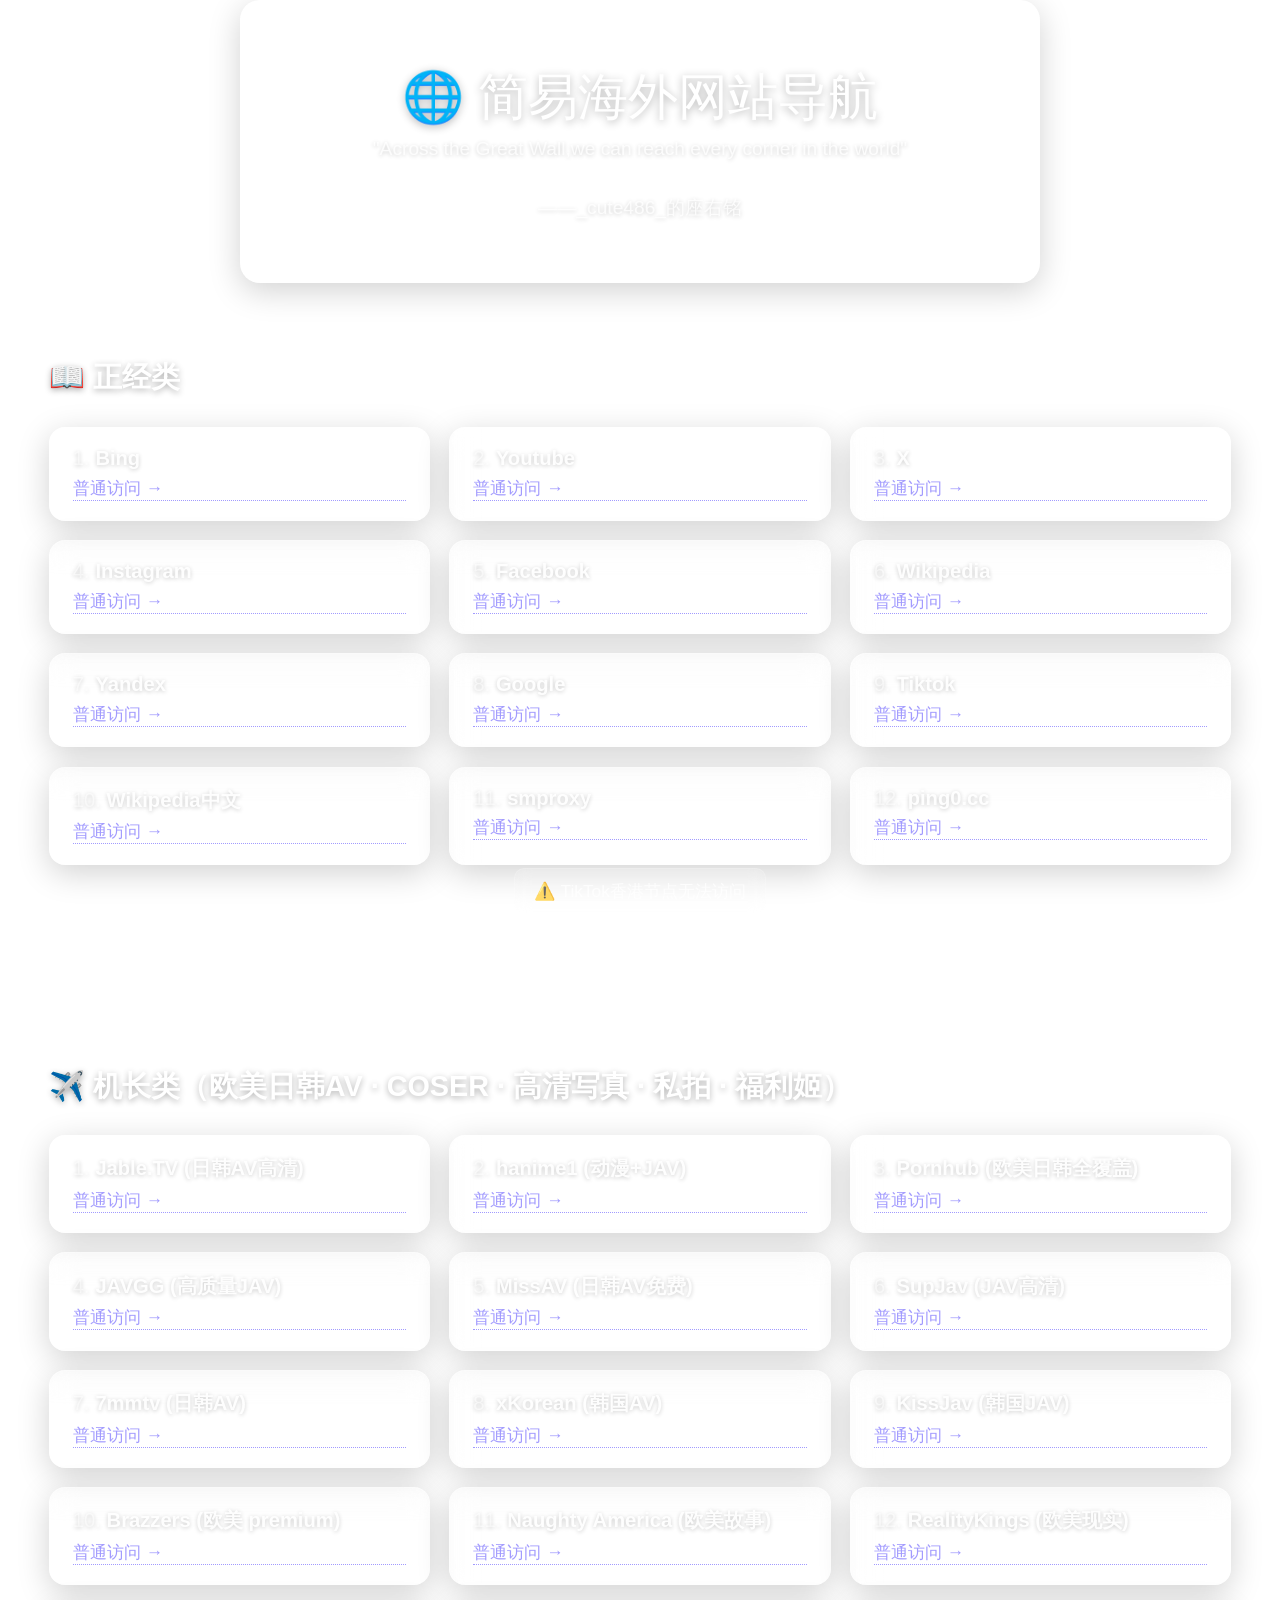
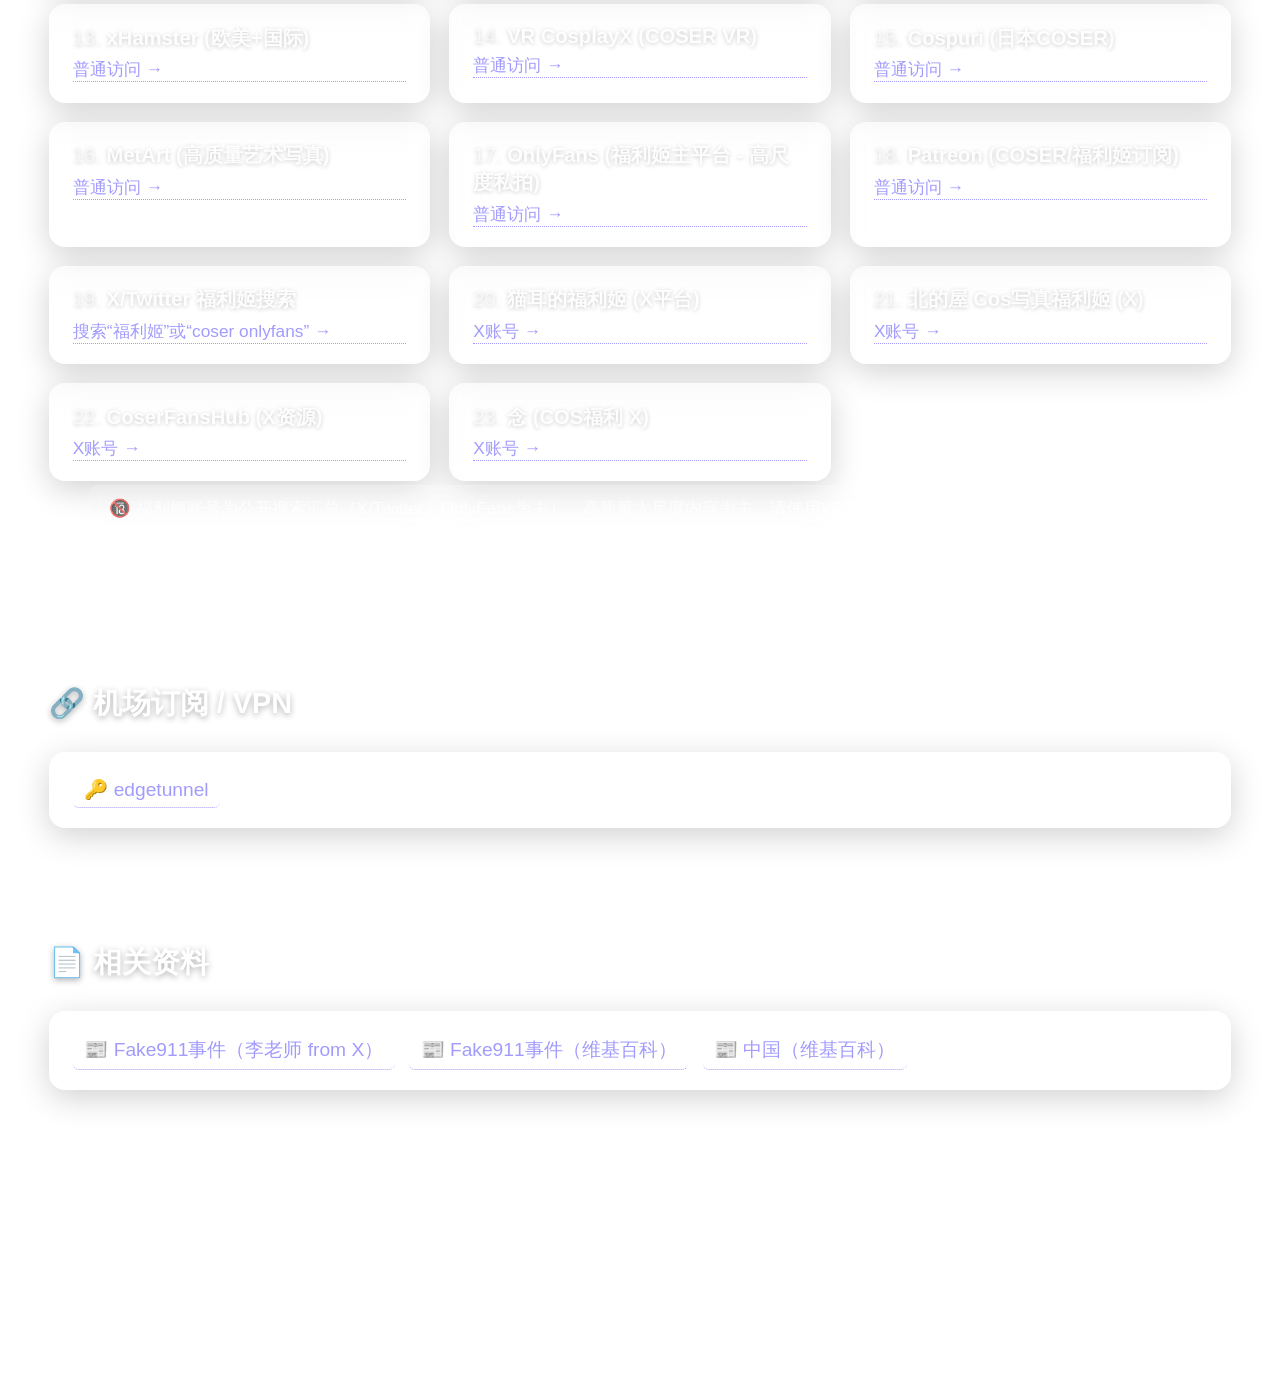
==== commit 68106050: "2026/07/14 周二" ====
--- a/index.html
+++ b/index.html
@@ -7,11 +7,17 @@
   <title>网站导航</title>
   <link rel="stylesheet" href="css/tone.css">
   <link rel="stylesheet" href="css/style.css">
-  <link rel="stylesheet" href="css/glass.css">
 </head>
 <body>
-  <!-- 液态玻璃切换按钮 -->
-  <button id="glass-toggle" onclick="toggleGlass()">✨ 液态玻璃</button>
+  <!-- 🎸《孤独摇滚》全屏壁纸背景 -->
+  <div class="bocchi-bg">
+    <picture>
+      <source media="(max-width: 500px)" srcset="img/bocchi_phone.png">
+      <source media="(max-width: 900px)" srcset="img/bocchi_pb.png">
+      <img src="img/bocchi_bg.png" alt="Bocchi the Rock" loading="lazy"
+           onerror="this.style.display='none'">
+    </picture>
+  </div>
 
   <header>
     <h1>🌐 简易海外网站导航</h1>
@@ -213,31 +219,4 @@
     <p>© 2026 网站导航 · 使用 ToneCSS 构建</p>
   </footer>
 
-  <script>
-    // 液态玻璃切换
-    function toggleGlass() {
-      const body = document.body;
-      const btn = document.getElementById('glass-toggle');
-      body.classList.toggle('glass-mode');
-      btn.textContent = body.classList.contains('glass-mode') ? '🎨 原样式' : '✨ 液态玻璃';
-    }
-
-    // DOM 加载完成后，检查 localStorage 恢复偏好
-    window.addEventListener('DOMContentLoaded', function() {
-      const btn = document.getElementById('glass-toggle');
-      if (localStorage.getItem('glassMode') === 'enabled') {
-        document.body.classList.add('glass-mode');
-        if (btn) btn.textContent = '🎨 原样式';
-      }
-    });
-
-    // 点击切换时保存偏好到 localStorage
-    document.addEventListener('click', function(e) {
-      if (e.target && e.target.id === 'glass-toggle') {
-        localStorage.setItem('glassMode',
-          document.body.classList.contains('glass-mode') ? 'enabled' : 'disabled');
-      }
-    });
-  </script>
 </body>
-</html>
--- a/css/style.css
+++ b/css/style.css
@@ -2,125 +2,320 @@
   --tone-color-primary: #6C5CE7;
   --tone-color-secondary: #2D3436;
   --tone-color-accent: #FD79A8;
-  --tone-color-link: #6C5CE7;
-  --tone-color-link-hover: #5A4BD1;
-  --tone-bg: #f8f9fe;
-  --tone-bg-alt: #ffffff;
-  --tone-border-radius: 12px;
+  --tone-color-link: #a29bfe;
+  --tone-color-link-hover: #c8c4ff;
+  --tone-bg: transparent !important;
+  --tone-bg-alt: rgba(255, 255, 255, 0.10);
+  --tone-border-radius: 16px;
+
+  /* 玻璃变量 */
+  --glass-bg-card: rgba(255, 255, 255, 0.13);
+  --glass-bg-hover: rgba(255, 255, 255, 0.20);
+  --glass-border: 1px solid rgba(255, 255, 255, 0.22);
+  --glass-border-hover: 1px solid rgba(255, 255, 255, 0.40);
+  --glass-shadow: 0 8px 32px rgba(0, 0, 0, 0.18);
+  --glass-shadow-hover: 0 12px 40px rgba(0, 0, 0, 0.28);
+  --glass-blur: blur(14px);
+  --glass-transition: all 0.4s cubic-bezier(0.25, 0.46, 0.45, 0.94);
 }
 body {
   min-height: 100vh;
   display: flex;
   flex-direction: column;
   align-items: center;
-}
+  background: transparent !important;
+  position: relative;
+  overflow-x: hidden;
+}
+
+/* 选中文字透明化 - 防止蓝色框遮住玻璃背景 */
+::selection {
+  background-color: rgba(108, 92, 231, 0.30) !important;
+  color: #ffffff !important;
+}
+::-moz-selection {
+  background-color: rgba(108, 92, 231, 0.30) !important;
+  color: #ffffff !important;
+}
+
+/* 壁纸全屏原图 */
+.bocchi-bg {
+  position: fixed;
+  top: 0;
+  left: 0;
+  width: 100%;
+  height: 100%;
+  z-index: 0;
+  pointer-events: none;
+  overflow: hidden;
+}
+.bocchi-bg img {
+  width: 100%;
+  height: 100%;
+  object-fit: cover;
+  opacity: 1;
+  filter: none;
+}
+
+header, main, footer {
+  position: relative;
+  z-index: 1;
+}
+
+/* --- Header 玻璃容器效果 --- */
 header {
   text-align: center;
-  padding: 3rem 1.5rem 1rem;
+  padding: 2.5rem 1.5rem 1.5rem;
   width: 100%;
   max-width: 800px;
+  background: var(--glass-bg-card);
+  backdrop-filter: blur(12px);
+  -webkit-backdrop-filter: blur(12px);
+  border: var(--glass-border);
+  border-radius: 20px;
+  box-shadow: var(--glass-shadow);
+  margin-bottom: 1.5rem;
+  transition: var(--glass-transition);
+}
+header:hover {
+  background: var(--glass-bg-hover);
+  border: var(--glass-border-hover);
+  box-shadow: var(--glass-shadow-hover);
 }
 header h1 {
   font-size: 2.6rem;
   margin-bottom: 0.3rem;
+  color: #ffffff;
+  text-shadow: 0 2px 8px rgba(0, 0, 0, 0.3);
 }
 header .subtitle {
-  color: var(--tone-text-muted-color);
+  color: rgba(255, 255, 255, 0.8);
   font-size: 1rem;
+  text-shadow: 0 1px 4px rgba(0, 0, 0, 0.2);
 }
 main {
   width: 100%;
   max-width: 800px;
   padding: 0 1.5rem 2rem;
 }
-.category {
-  margin-bottom: 2.5rem;
-}
+
+/* --- 分类标题 --- */
+.category { margin-bottom: 2.5rem; }
 .category h2 {
   font-size: 1.5rem;
   margin-bottom: 1rem;
   padding-bottom: 0.5rem;
-  border-bottom: 3px solid var(--tone-color-primary);
+  border-bottom: 3px solid rgba(255, 255, 255, 0.5);
   display: inline-block;
-}
+  color: #ffffff;
+  text-shadow: 0 2px 6px rgba(0, 0, 0, 0.3);
+}
+
+/* --- 卡片网格：玻璃卡片 --- */
 .card-grid {
   display: grid;
   grid-template-columns: repeat(auto-fill, minmax(200px, 1fr));
   gap: 1rem;
 }
 .link-card {
-  background: var(--tone-bg-alt);
-  border-radius: var(--tone-border-radius);
+  background: var(--glass-bg-card);
+  backdrop-filter: var(--glass-blur);
+  -webkit-backdrop-filter: var(--glass-blur);
+  border: var(--glass-border);
+  border-radius: 16px;
+  box-shadow: var(--glass-shadow);
   padding: 1rem 1.2rem;
-  box-shadow: 0 4px 16px rgba(0,0,0,0.06);
-  transition: transform 0.2s ease, box-shadow 0.2s ease;
+  transition: var(--glass-transition);
   display: flex;
   flex-direction: column;
 }
 .link-card:hover {
-  transform: translateY(-4px);
-  box-shadow: 0 8px 28px rgba(0,0,0,0.10);
+  background: var(--glass-bg-hover);
+  border: var(--glass-border-hover);
+  box-shadow: var(--glass-shadow-hover);
+  transform: translateY(-6px);
 }
 .link-card .site-name {
   font-weight: 600;
   font-size: 1.05rem;
   margin-bottom: 0.3rem;
+  color: rgba(255, 255, 255, 0.95);
+  text-shadow: 0 1px 4px rgba(0, 0, 0, 0.2);
 }
 .link-card .site-name .num {
-  color: var(--tone-text-muted-color);
+  color: rgba(255, 255, 255, 0.55);
   font-weight: 400;
   margin-right: 0.3rem;
 }
 .link-card a {
   font-size: 0.9rem;
-  color: var(--tone-color-link);
+  color: #a29bfe;
   text-decoration: none;
 }
 .link-card a:hover {
-  color: var(--tone-color-link-hover);
+  color: #c8c4ff;
   text-decoration: underline;
 }
+
+/* --- 行内链接容器 --- */
+.links-row {
+  display: flex;
+  flex-wrap: wrap;
+  gap: 0.75rem;
+  background: var(--glass-bg-card);
+  backdrop-filter: var(--glass-blur);
+  -webkit-backdrop-filter: var(--glass-blur);
+  border: var(--glass-border);
+  border-radius: 16px;
+  box-shadow: var(--glass-shadow);
+  padding: 1rem 1.2rem;
+  transition: var(--glass-transition);
+}
+.links-row:hover {
+  background: var(--glass-bg-hover);
+  border: var(--glass-border-hover);
+  box-shadow: var(--glass-shadow-hover);
+}
+.links-row a {
+  color: #a29bfe;
+  text-decoration: none;
+  padding: 0.3rem 0.6rem;
+  border-radius: 6px;
+  transition: background 0.2s;
+}
+.links-row a:hover {
+  background: rgba(255, 255, 255, 0.10);
+  color: #c8c4ff;
+  text-decoration: underline;
+}
+
+/* --- 提示标签 .note --- */
 .note {
   text-align: center;
-  color: var(--tone-text-muted-color);
   font-size: 0.9rem;
   margin-top: -1rem;
   margin-bottom: 2rem;
   padding: 0.5rem 1rem;
-  background: rgba(253, 121, 168, 0.08);
-  border-radius: var(--tone-border-radius);
+  background: rgba(255, 255, 255, 0.10);
+  backdrop-filter: blur(8px);
+  -webkit-backdrop-filter: blur(8px);
+  border: 1px solid rgba(255, 255, 255, 0.18);
+  color: rgba(255, 255, 255, 0.75);
+  border-radius: 10px;
   display: inline-block;
-}
-.links-row {
-  display: flex;
-  flex-wrap: wrap;
-  gap: 0.75rem;
-  background: var(--tone-bg-alt);
-  border-radius: var(--tone-border-radius);
-  padding: 1rem 1.2rem;
-  box-shadow: 0 4px 16px rgba(0,0,0,0.06);
-}
-.links-row a {
-  color: var(--tone-color-link);
-  text-decoration: none;
-  padding: 0.3rem 0.6rem;
-  border-radius: 6px;
-  transition: background 0.2s;
-}
-.links-row a:hover {
-  background: rgba(108,92,231,0.08);
-  text-decoration: underline;
-}
+  transition: var(--glass-transition);
+}
+.note:hover {
+  background: rgba(255, 255, 255, 0.15);
+  border: 1px solid rgba(255, 255, 255, 0.30);
+}
+
+/* --- Footer --- */
 footer {
   text-align: center;
   padding: 1.5rem;
-  color: var(--tone-text-muted-color);
   font-size: 0.85rem;
-  border-top: var(--tone-border);
   width: 100%;
   margin-top: 1rem;
+  color: rgba(255, 255, 255, 0.6);
+  border-top: 1px solid rgba(255, 255, 255, 0.15);
+}
+footer p {
+  color: rgba(255, 255, 255, 0.6);
+}
+
+/* --- 平滑过渡 --- */
+* {
+  transition: background 0.4s ease,
+              backdrop-filter 0.4s ease,
+              border 0.4s ease,
+              box-shadow 0.4s ease,
+              color 0.3s ease,
+              transform 0.3s ease;
+}
+
+@media (max-width: 768px) {
+  header h1 { font-size: 2rem; }
+  header { padding: 2rem 1rem 1rem; }
+  main { padding: 0 1rem 1.5rem; }
+  .card-grid { grid-template-columns: repeat(auto-fill, minmax(160px, 1fr)); gap: 0.75rem; }
+  .category h2 { font-size: 1.2rem; }
+  .link-card { padding: 0.8rem 1rem; }
+  .link-card .site-name { font-size: 0.95rem; }
 }
 @media (max-width: 500px) {
-  header h1 { font-size: 2rem; }
-  .card-grid { grid-template-columns: 1fr; }
+  header h1 { font-size: 1.5rem; }
+  header .subtitle { font-size: 0.8rem; }
+  header { padding: 1.5rem 0.8rem 1rem; }
+  main { padding: 0 0.7rem 1rem; }
+  .category { margin-bottom: 1.5rem; }
+  .card-grid { grid-template-columns: 1fr; gap: 0.5rem; }
+  .category h2 { font-size: 1rem; }
+  
+  /* 卡片增大触摸区域，适应手指点击 */
+  .link-card {
+    padding: 0.9rem 1rem;
+    margin: 0;
+    flex-direction: row;
+    align-items: center;
+    justify-content: space-between;
+    border-radius: 14px;
+    min-height: 52px;
+  }
+  .link-card .site-name {
+    font-size: 0.9rem;
+    margin-bottom: 0;
+    flex: 1;
+  }
+  .link-card a {
+    font-size: 0.8rem;
+    padding: 6px 12px;
+    border-radius: 8px;
+    background: rgba(255,255,255,0.10);
+    white-space: nowrap;
+    text-align: center;
+    min-width: 80px;
+  }
+  .link-card a:hover {
+    background: rgba(255,255,255,0.20);
+  }
+
+  /* 行内链接改为纵向堆叠 */
+  .links-row {
+    flex-direction: column;
+    gap: 0.4rem;
+    padding: 0.7rem 0.8rem;
+  }
+  .links-row a {
+    padding: 8px 12px;
+    font-size: 0.85rem;
+    width: 100%;
+    text-align: center;
+    background: rgba(255,255,255,0.06);
+    border-radius: 10px;
+  }
+  .links-row a:hover {
+    background: rgba(255,255,255,0.12);
+  }
+
+  /* note标签居中全宽 */
+  .note {
+    font-size: 0.8rem;
+    padding: 0.5rem 0.8rem;
+    width: 100%;
+    box-sizing: border-box;
+  }
+
+  footer {
+    font-size: 0.75rem;
+    padding: 1rem;
+  }
+}
+@media (min-width: 1200px) {
+  main { max-width: 1000px; }
+  .card-grid { grid-template-columns: repeat(3, 1fr); }
+}
+@media (prefers-color-scheme: dark) {
+  body { background: #000 !important; }
+  .bocchi-bg img { filter: brightness(0.6); }
 }
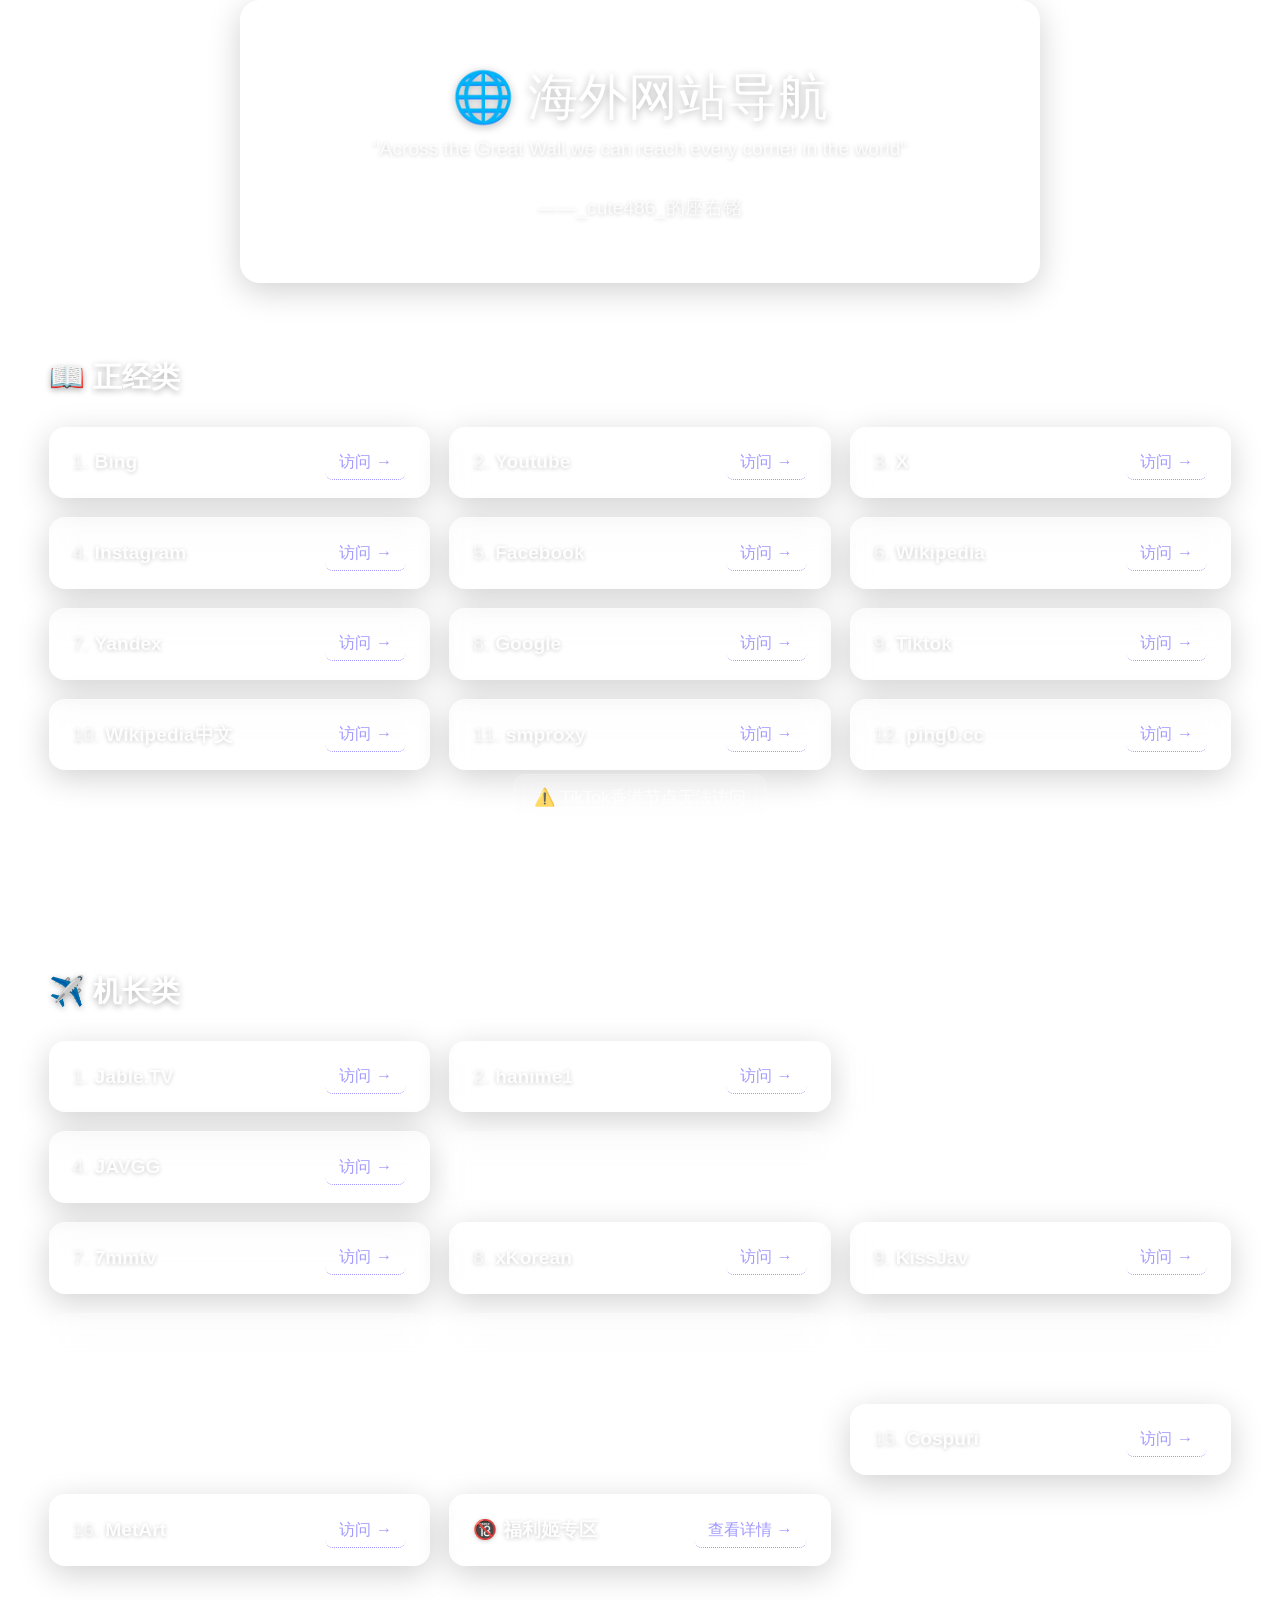
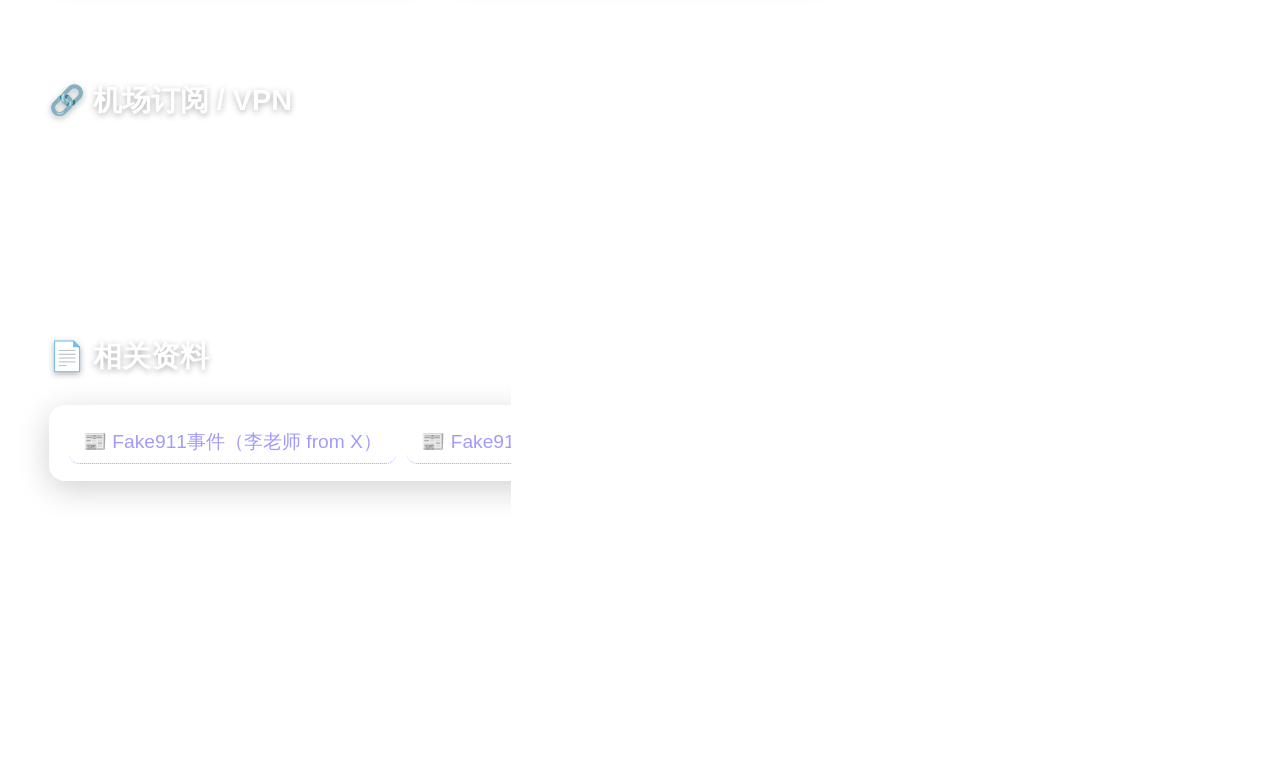
==== commit cea3ac97: "2026/07/14 周二" ====
--- a/index.html
+++ b/index.html
@@ -3,7 +3,7 @@
 <head>
   <meta charset="UTF-8">
   <meta name="viewport" content="width=device-width, initial-scale=1.0">
-  <link rel="icon" href="https://free.picui.cn/free/2026/02/28/69a2640068eda.ico" type="image/x-icon">
+  <link rel="icon" href="img/favicon.png" type="image/png">
   <title>网站导航</title>
   <link rel="stylesheet" href="css/tone.css">
   <link rel="stylesheet" href="css/style.css">
@@ -20,7 +20,7 @@
   </div>
 
   <header>
-    <h1>🌐 简易海外网站导航</h1>
+    <h1>🌐 海外网站导航</h1>
     <p class="subtitle">"Across the Great Wall,we can reach every corner in the world"</p>
     <p class="subtitle">——_cute486_的座右铭</p>
   </header>
@@ -32,51 +32,51 @@
       <div class="card-grid">
         <div class="link-card">
           <div class="site-name"><span class="num">1.</span>Bing</div>
-          <a href="https://com.bing.com/" target="_blank">普通访问 →</a>
+          <a href="https://com.bing.com/" target="_blank">访问 →</a>
         </div>
         <div class="link-card">
           <div class="site-name"><span class="num">2.</span>Youtube</div>
-          <a href="https://www.youtube.com/" target="_blank">普通访问 →</a>
+          <a href="https://www.youtube.com/" target="_blank">访问 →</a>
         </div>
         <div class="link-card">
           <div class="site-name"><span class="num">3.</span>X</div>
-          <a href="https://x.com/" target="_blank">普通访问 →</a>
+          <a href="https://x.com/" target="_blank">访问 →</a>
         </div>
         <div class="link-card">
           <div class="site-name"><span class="num">4.</span>Instagram</div>
-          <a href="https://www.instagram.com" target="_blank">普通访问 →</a>
+          <a href="https://www.instagram.com" target="_blank">访问 →</a>
         </div>
         <div class="link-card">
           <div class="site-name"><span class="num">5.</span>Facebook</div>
-          <a href="http://www.facebook.com/" target="_blank">普通访问 →</a>
+          <a href="http://www.facebook.com/" target="_blank">访问 →</a>
         </div>
         <div class="link-card">
           <div class="site-name"><span class="num">6.</span>Wikipedia</div>
-          <a href="https://www.wikipedia.org" target="_blank">普通访问 →</a>
+          <a href="https://www.wikipedia.org" target="_blank">访问 →</a>
         </div>
         <div class="link-card">
           <div class="site-name"><span class="num">7.</span>Yandex</div>
-          <a href="https://yandex.com/" target="_blank">普通访问 →</a>
+          <a href="https://yandex.com/" target="_blank">访问 →</a>
         </div>
         <div class="link-card">
           <div class="site-name"><span class="num">8.</span>Google</div>
-          <a href="https://www.google.com" target="_blank">普通访问 →</a>
+          <a href="https://www.google.com" target="_blank">访问 →</a>
         </div>
         <div class="link-card">
           <div class="site-name"><span class="num">9.</span>Tiktok</div>
-          <a href="https://www.tiktok.com/" target="_blank">普通访问 →</a>
+          <a href="https://www.tiktok.com/" target="_blank">访问 →</a>
         </div>
         <div class="link-card">
           <div class="site-name"><span class="num">10.</span>Wikipedia中文</div>
-          <a href="https://zh.wikipedia.org/wiki/Wikipedia:%E9%A6%96%E9%A1%B5">普通访问 →</a>
+          <a href="https://zh.wikipedia.org/wiki/Wikipedia:%E9%A6%96%E9%A1%B5">访问 →</a>
         </div>
       <div class="link-card">
         <div class="site-name"><span class="num">11.</span>smproxy</div>
-        <a href="https://smproxy.dpdns.org/">普通访问 →</a>
+        <a href="https://smproxy.dpdns.org/">访问 →</a>
       </div>
       <div class="link-card">
         <div class="site-name"><span class="num">12.</span>ping0.cc</div>
-        <a href="https://ping0.cc/">普通访问 →</a>
+        <a href="https://ping0.cc/">访问 →</a>
       </div>
       </div>
       <div style="text-align:center;margin-top:0.8rem;">
@@ -86,112 +86,82 @@
 
     <!-- 机长类（大幅扩充） -->
     <section class="category">
-      <h2>✈️ 机长类（欧美日韩AV · COSER · 高清写真 · 私拍 · 福利姬）</h2>
+      <h2>✈️ 机长类</h2>
       <div class="card-grid">
         <!-- 日韩AV -->
         <div class="link-card">
-          <div class="site-name"><span class="num">1.</span>Jable.TV (日韩AV高清)</div>
-          <a href="https://jable.tv/" target="_blank">普通访问 →</a>
+          <div class="site-name"><span class="num">1.</span>Jable.TV</div>
+          <a href="https://jable.tv/" target="_blank">访问 →</a>
         </div>
         <div class="link-card">
-          <div class="site-name"><span class="num">2.</span>hanime1 (动漫+JAV)</div>
-          <a href="https://hanime1.me" target="_blank">普通访问 →</a>
+          <div class="site-name"><span class="num">2.</span>hanime1</div>
+          <a href="https://hanime1.me" target="_blank">访问 →</a>
         </div>
         <div class="link-card">
-          <div class="site-name"><span class="num">3.</span>Pornhub (欧美日韩全覆盖)</div>
-          <a href="https://www.pornhub.com/" target="_blank">普通访问 →</a>
+          <div class="site-name"><span class="num">3.</span>Pornhub </div>
+          <a href="https://www.pornhub.com/" target="_blank">访问 →</a>
         </div>
         <div class="link-card">
-          <div class="site-name"><span class="num">4.</span>JAVGG (高质量JAV)</div>
-          <a href="https://javgg.net/" target="_blank">普通访问 →</a>
+          <div class="site-name"><span class="num">4.</span>JAVGG </div>
+          <a href="https://javgg.net/" target="_blank">访问 →</a>
         </div>
         <div class="link-card">
-          <div class="site-name"><span class="num">5.</span>MissAV (日韩AV免费)</div>
-          <a href="https://missav.com/" target="_blank">普通访问 →</a>
+          <div class="site-name"><span class="num">5.</span>MissAV </div>
+          <a href="https://missav.com/" target="_blank">访问 →</a>
         </div>
         <div class="link-card">
-          <div class="site-name"><span class="num">6.</span>SupJav (JAV高清)</div>
-          <a href="https://supjav.com/" target="_blank">普通访问 →</a>
+          <div class="site-name"><span class="num">6.</span>SupJav </div>
+          <a href="https://supjav.com/" target="_blank">访问 →</a>
         </div>
         <div class="link-card">
-          <div class="site-name"><span class="num">7.</span>7mmtv (日韩AV)</div>
-          <a href="https://7mmtv.sx/" target="_blank">普通访问 →</a>
+          <div class="site-name"><span class="num">7.</span>7mmtv </div>
+          <a href="https://7mmtv.sx/" target="_blank">访问 →</a>
         </div>
         <div class="link-card">
-          <div class="site-name"><span class="num">8.</span>xKorean (韩国AV)</div>
-          <a href="https://xkorean.biz/" target="_blank">普通访问 →</a>
+          <div class="site-name"><span class="num">8.</span>xKorean </div>
+          <a href="https://xkorean.biz/" target="_blank">访问 →</a>
         </div>
         <div class="link-card">
-          <div class="site-name"><span class="num">9.</span>KissJav (韩国JAV)</div>
-          <a href="https://kissjav.com/" target="_blank">普通访问 →</a>
+          <div class="site-name"><span class="num">9.</span>KissJav </div>
+          <a href="https://kissjav.com/" target="_blank">访问 →</a>
         </div>
 
         <!-- 欧美AV -->
         <div class="link-card">
-          <div class="site-name"><span class="num">10.</span>Brazzers (欧美 premium)</div>
-          <a href="https://www.brazzers.com/" target="_blank">普通访问 →</a>
+          <div class="site-name"><span class="num">10.</span>Brazzers </div>
+          <a href="https://www.brazzers.com/" target="_blank">访问 →</a>
         </div>
         <div class="link-card">
-          <div class="site-name"><span class="num">11.</span>Naughty America (欧美故事)</div>
-          <a href="https://www.naughtyamerica.com/" target="_blank">普通访问 →</a>
+          <div class="site-name"><span class="num">11.</span>Naughty America </div>
+          <a href="https://www.naughtyamerica.com/" target="_blank">访问 →</a>
         </div>
         <div class="link-card">
-          <div class="site-name"><span class="num">12.</span>RealityKings (欧美现实)</div>
-          <a href="https://www.realitykings.com/" target="_blank">普通访问 →</a>
+          <div class="site-name"><span class="num">12.</span>RealityKings </div>
+          <a href="https://www.realitykings.com/" target="_blank">访问 →</a>
         </div>
         <div class="link-card">
-          <div class="site-name"><span class="num">13.</span>xHamster (欧美+国际)</div>
-          <a href="https://xhamster.com/" target="_blank">普通访问 →</a>
+          <div class="site-name"><span class="num">13.</span>xHamster </div>
+          <a href="https://xhamster.com/" target="_blank">访问 →</a>
         </div>
 
         <!-- COSER & 高质量写真集 -->
         <div class="link-card">
-          <div class="site-name"><span class="num">14.</span>VR CosplayX (COSER VR)</div>
-          <a href="https://www.vrcosplayx.com/" target="_blank">普通访问 →</a>
+          <div class="site-name"><span class="num">14.</span>VR CosplayX </div>
+          <a href="https://www.vrcosplayx.com/" target="_blank">访问 →</a>
         </div>
         <div class="link-card">
-          <div class="site-name"><span class="num">15.</span>Cospuri (日本COSER)</div>
-          <a href="https://www.cospuri.com/" target="_blank">普通访问 →</a>
+          <div class="site-name"><span class="num">15.</span>Cospuri </div>
+          <a href="https://www.cospuri.com/" target="_blank">访问 →</a>
         </div>
         <div class="link-card">
-          <div class="site-name"><span class="num">16.</span>MetArt (高质量艺术写真)</div>
-          <a href="https://www.metart.com/" target="_blank">普通访问 →</a>
+          <div class="site-name"><span class="num">16.</span>MetArt </div>
+          <a href="https://www.metart.com/" target="_blank">访问 →</a>
         </div>
 
-        <!-- 福利姬专区（平台+热门账号） -->
-        <div class="link-card">
-          <div class="site-name"><span class="num">17.</span>OnlyFans (福利姬主平台 - 高尺度私拍)</div>
-          <a href="https://onlyfans.com/" target="_blank">普通访问 →</a>
+        <div class="link-card" style="background: rgba(255,255,255,0.18); border-color: rgba(255,255,255,0.35);">
+          <div class="site-name">🔞 福利姬专区</div>
+          <a href="fuliji.html" target="_blank" style="background:rgba(255,255,255,0.15);">查看详情 →</a>
         </div>
-        <div class="link-card">
-          <div class="site-name"><span class="num">18.</span>Patreon (COSER/福利姬订阅)</div>
-          <a href="https://www.patreon.com/" target="_blank">普通访问 →</a>
-        </div>
-        <div class="link-card">
-          <div class="site-name"><span class="num">19.</span>X/Twitter 福利姬搜索</div>
-          <a href="https://x.com/explore" target="_blank">搜索“福利姬”或“coser onlyfans” →</a>
-        </div>
-
-        <!-- 精选福利姬账号（高质量 大尺度） -->
-        <div class="link-card">
-          <div class="site-name"><span class="num">20.</span>猫耳的福利姬 (X平台)</div>
-          <a href="https://x.com/jeason521" target="_blank">X账号 →</a>
-        </div>
-        <div class="link-card">
-          <div class="site-name"><span class="num">21.</span>北的屋 Cos写真福利姬 (X)</div>
-          <a href="https://x.com/beibei1474512" target="_blank">X账号 →</a>
-        </div>
-        <div class="link-card">
-          <div class="site-name"><span class="num">22.</span>CoserFansHub (X资源)</div>
-          <a href="https://x.com/CoserFansHub" target="_blank">X账号 →</a>
-        </div>
-        <div class="link-card">
-          <div class="site-name"><span class="num">23.</span>念 (COS福利 X)</div>
-          <a href="https://x.com/nian73211454" target="_blank">X账号 →</a>
-        </div>
-      </div>
-      <div style="text-align:center;margin-top:0.8rem;">
-        <span class="note">🔞 福利姬账号为公开搜索汇总（X/Twitter、OnlyFans为主），高质量大尺度内容为主。请使用VPN访问 · 内容成人向 · 理性浏览 · 尊重创作者</span>
       </div>
     </section>
 
--- a/css/style.css
+++ b/css/style.css
@@ -111,10 +111,10 @@
   text-shadow: 0 2px 6px rgba(0, 0, 0, 0.3);
 }
 
-/* --- 卡片网格：玻璃卡片 --- */
+/* --- 卡片网格（全平台通用横排布局 + 按钮样式） --- */
 .card-grid {
   display: grid;
-  grid-template-columns: repeat(auto-fill, minmax(200px, 1fr));
+  grid-template-columns: repeat(3, 1fr);
   gap: 1rem;
 }
 .link-card {
@@ -124,21 +124,25 @@
   border: var(--glass-border);
   border-radius: 16px;
   box-shadow: var(--glass-shadow);
-  padding: 1rem 1.2rem;
+  padding: 0.9rem 1.2rem;
   transition: var(--glass-transition);
   display: flex;
-  flex-direction: column;
+  flex-direction: row;
+  align-items: center;
+  justify-content: space-between;
+  min-height: 52px;
 }
 .link-card:hover {
   background: var(--glass-bg-hover);
   border: var(--glass-border-hover);
   box-shadow: var(--glass-shadow-hover);
-  transform: translateY(-6px);
+  transform: translateY(-4px);
 }
 .link-card .site-name {
   font-weight: 600;
-  font-size: 1.05rem;
-  margin-bottom: 0.3rem;
+  font-size: 1rem;
+  margin-bottom: 0;
+  flex: 1;
   color: rgba(255, 255, 255, 0.95);
   text-shadow: 0 1px 4px rgba(0, 0, 0, 0.2);
 }
@@ -148,27 +152,35 @@
   margin-right: 0.3rem;
 }
 .link-card a {
-  font-size: 0.9rem;
+  font-size: 0.85rem;
   color: #a29bfe;
   text-decoration: none;
+  padding: 6px 14px;
+  border-radius: 8px;
+  background: rgba(255,255,255,0.08);
+  white-space: nowrap;
+  text-align: center;
+  min-width: 80px;
+  transition: background 0.2s, color 0.2s;
 }
 .link-card a:hover {
+  background: rgba(255,255,255,0.18);
   color: #c8c4ff;
-  text-decoration: underline;
-}
-
-/* --- 行内链接容器 --- */
+  text-decoration: none;
+}
+
+/* --- 行内链接容器（全平台按钮样式） --- */
 .links-row {
   display: flex;
   flex-wrap: wrap;
-  gap: 0.75rem;
+  gap: 0.6rem;
   background: var(--glass-bg-card);
   backdrop-filter: var(--glass-blur);
   -webkit-backdrop-filter: var(--glass-blur);
   border: var(--glass-border);
   border-radius: 16px;
   box-shadow: var(--glass-shadow);
-  padding: 1rem 1.2rem;
+  padding: 0.8rem 1rem;
   transition: var(--glass-transition);
 }
 .links-row:hover {
@@ -179,14 +191,15 @@
 .links-row a {
   color: #a29bfe;
   text-decoration: none;
-  padding: 0.3rem 0.6rem;
-  border-radius: 6px;
-  transition: background 0.2s;
+  padding: 8px 14px;
+  border-radius: 10px;
+  background: rgba(255,255,255,0.06);
+  transition: background 0.2s, color 0.2s;
 }
 .links-row a:hover {
-  background: rgba(255, 255, 255, 0.10);
+  background: rgba(255,255,255,0.14);
   color: #c8c4ff;
-  text-decoration: underline;
+  text-decoration: none;
 }
 
 /* --- 提示标签 .note --- */
@@ -234,87 +247,44 @@
               transform 0.3s ease;
 }
 
+/* 平板 */
 @media (max-width: 768px) {
   header h1 { font-size: 2rem; }
   header { padding: 2rem 1rem 1rem; }
   main { padding: 0 1rem 1.5rem; }
-  .card-grid { grid-template-columns: repeat(auto-fill, minmax(160px, 1fr)); gap: 0.75rem; }
+  .card-grid { grid-template-columns: 1fr; gap: 0.7rem; }
   .category h2 { font-size: 1.2rem; }
-  .link-card { padding: 0.8rem 1rem; }
+  .link-card { padding: 0.8rem 1rem; min-height: 48px; }
   .link-card .site-name { font-size: 0.95rem; }
-}
+  .link-card a { padding: 5px 12px; min-width: 72px; font-size: 0.8rem; }
+  .links-row { padding: 0.7rem 0.9rem; gap: 0.5rem; }
+  .links-row a { padding: 6px 12px; font-size: 0.85rem; }
+}
+
+/* 手机 */
 @media (max-width: 500px) {
   header h1 { font-size: 1.5rem; }
   header .subtitle { font-size: 0.8rem; }
   header { padding: 1.5rem 0.8rem 1rem; }
   main { padding: 0 0.7rem 1rem; }
   .category { margin-bottom: 1.5rem; }
-  .card-grid { grid-template-columns: 1fr; gap: 0.5rem; }
+  .card-grid { gap: 0.5rem; }
   .category h2 { font-size: 1rem; }
-  
-  /* 卡片增大触摸区域，适应手指点击 */
-  .link-card {
-    padding: 0.9rem 1rem;
-    margin: 0;
-    flex-direction: row;
-    align-items: center;
-    justify-content: space-between;
-    border-radius: 14px;
-    min-height: 52px;
-  }
-  .link-card .site-name {
-    font-size: 0.9rem;
-    margin-bottom: 0;
-    flex: 1;
-  }
-  .link-card a {
-    font-size: 0.8rem;
-    padding: 6px 12px;
-    border-radius: 8px;
-    background: rgba(255,255,255,0.10);
-    white-space: nowrap;
-    text-align: center;
-    min-width: 80px;
-  }
-  .link-card a:hover {
-    background: rgba(255,255,255,0.20);
-  }
-
-  /* 行内链接改为纵向堆叠 */
-  .links-row {
-    flex-direction: column;
-    gap: 0.4rem;
-    padding: 0.7rem 0.8rem;
-  }
-  .links-row a {
-    padding: 8px 12px;
-    font-size: 0.85rem;
-    width: 100%;
-    text-align: center;
-    background: rgba(255,255,255,0.06);
-    border-radius: 10px;
-  }
-  .links-row a:hover {
-    background: rgba(255,255,255,0.12);
-  }
-
-  /* note标签居中全宽 */
-  .note {
-    font-size: 0.8rem;
-    padding: 0.5rem 0.8rem;
-    width: 100%;
-    box-sizing: border-box;
-  }
-
-  footer {
-    font-size: 0.75rem;
-    padding: 1rem;
-  }
-}
+  .link-card { padding: 0.7rem 0.9rem; min-height: 44px; border-radius: 14px; }
+  .link-card .site-name { font-size: 0.85rem; }
+  .link-card a { font-size: 0.75rem; padding: 4px 10px; min-width: 68px; }
+  .links-row { padding: 0.6rem 0.7rem; gap: 0.4rem; flex-direction: column; }
+  .links-row a { width: 100%; text-align: center; padding: 7px 12px; }
+  .note { font-size: 0.75rem; padding: 0.4rem 0.7rem; width: 100%; box-sizing: border-box; }
+  footer { font-size: 0.7rem; padding: 0.8rem; }
+}
+
+/* 大屏 */
 @media (min-width: 1200px) {
   main { max-width: 1000px; }
-  .card-grid { grid-template-columns: repeat(3, 1fr); }
-}
+}
+
+/* 暗色 */
 @media (prefers-color-scheme: dark) {
   body { background: #000 !important; }
   .bocchi-bg img { filter: brightness(0.6); }
